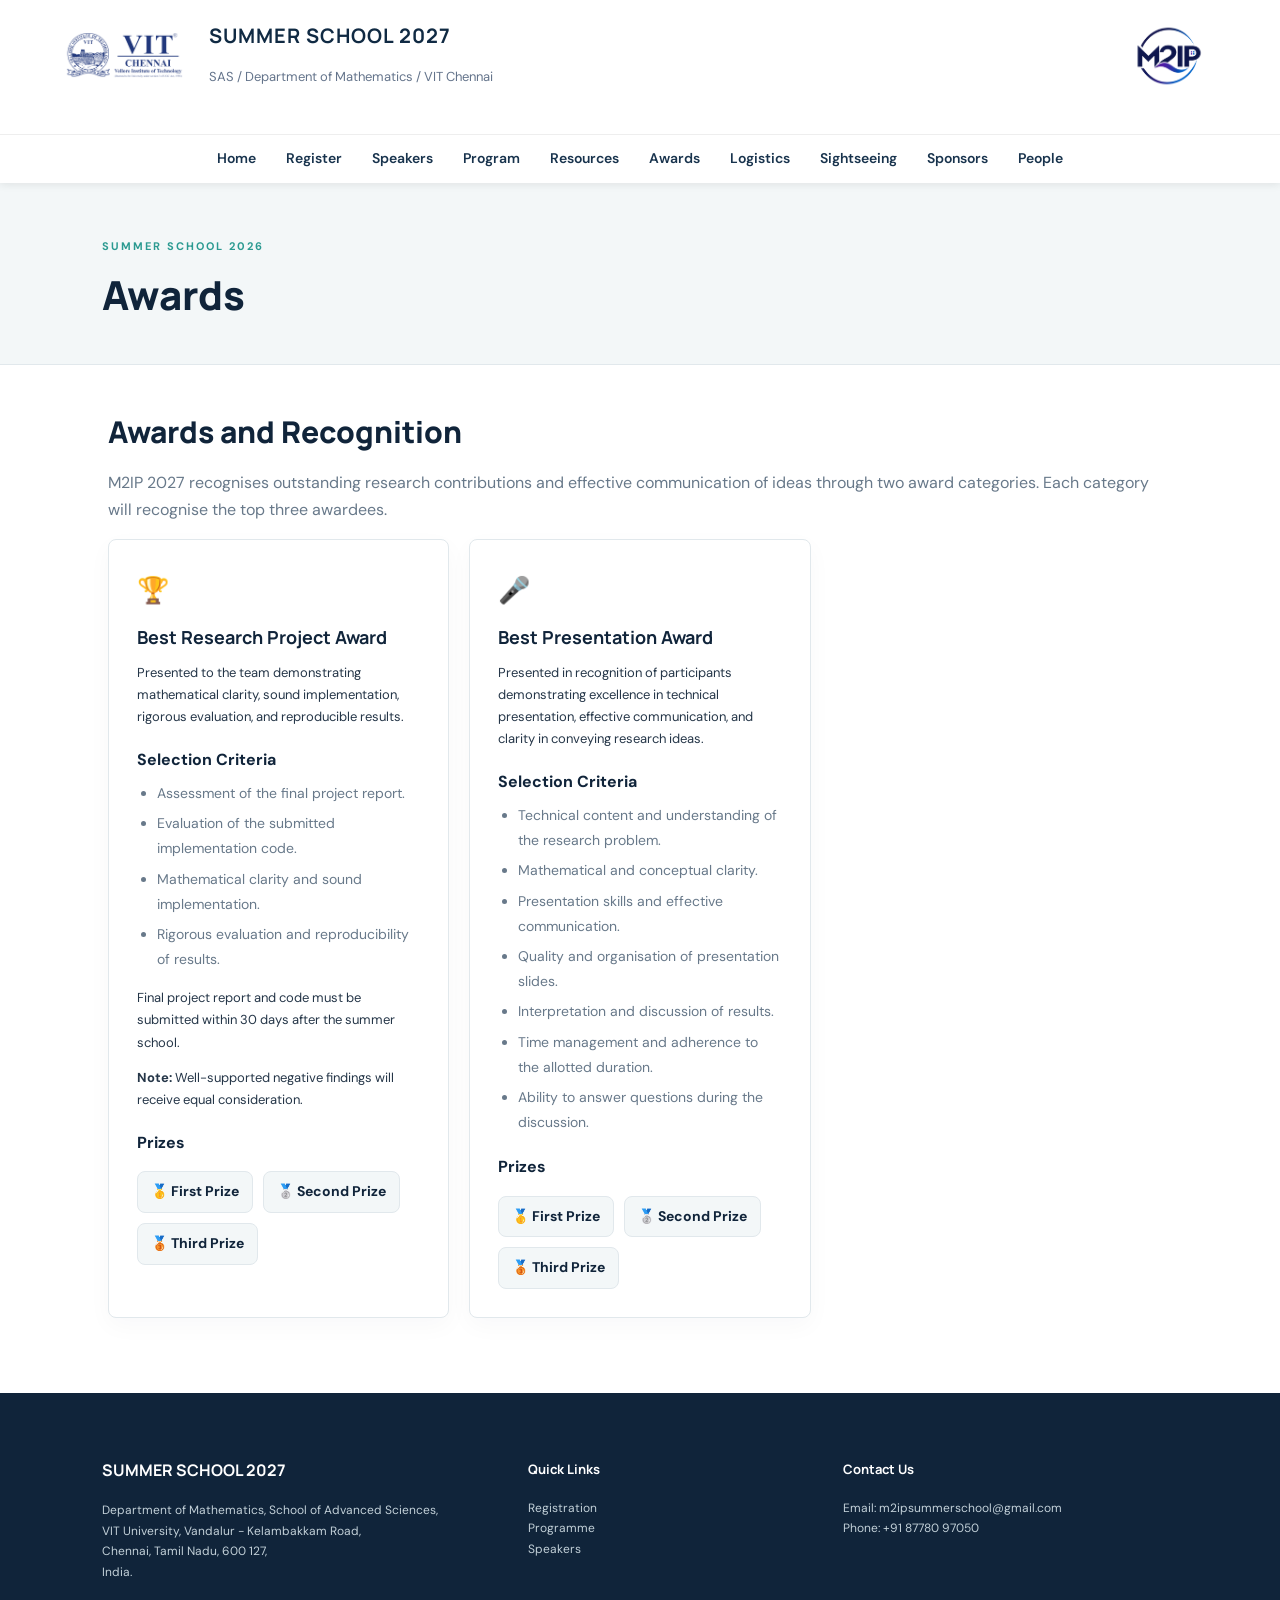
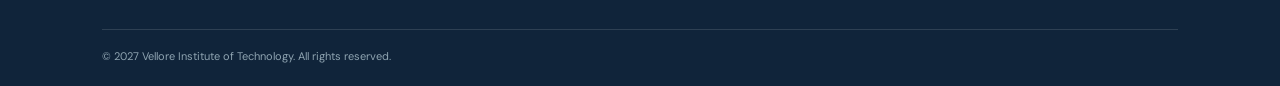
==== awards.html @ 533aa131 "Update awards.html" ====
<!DOCTYPE html>
<html lang="en">

<head>

    <meta charset="UTF-8">
    <meta name="viewport" content="width=device-width, initial-scale=1.0">

    <title>Awards | Summer School 2027</title>

    <link rel="stylesheet" href="style.css">

</head>

<body>

    <!-- Header Section -->
<header class="site-header">

    <!-- Top Header -->
    <div class="header-top">

        <!-- VIT Logo - Left Side -->
        <div class="vit-logo">
            <img src="blue-vit-logo.png"
                 alt="VIT Chennai Logo">
        </div>

        <!-- Summer School Details - Centre -->
        <div class="brand">
            <strong>SUMMER SCHOOL 2027</strong>
            <small>SAS / Department of Mathematics / VIT Chennai</small>
        </div>

        <!-- M2IP Logo - Right Side -->
        <div class="m2ip-logo">
            <img src="M2IP Logo.png"
                 alt="M2IP Logo">
        </div>

    </div>

    <!-- Mobile Navigation Button -->
    <button class="menu-toggle"
            aria-label="Toggle navigation"
            onclick="document.querySelector('.nav').classList.toggle('open')">
        ☰
    </button>

    <!-- Navigation Bar -->
    <nav class="nav">

            <a href="index.html">Home</a>
            <a href="register.html">Register</a>
            <a href="speakers.html">Speakers</a>
            <a href="program.html">Program</a>
            <a href="resources.html">Resources</a>
            <a href="awards.html">Awards</a>
            <a href="logistics.html">Logistics</a>
            <a href="sightseeing.html">Sightseeing</a>
            <a href="sponsors.html">Sponsors</a>
            <a href="people.html">People</a>

    </nav>

</header>



    <!-- Main Content -->
    <main class="inner">

        <!-- Page Title Section -->
        <div class="page-title">

            <p class="eyebrow">SUMMER SCHOOL 2026</p>

            <h1>Awards</h1>

        </div>


        <!-- Awards Information Section -->
        
<section class="content-section">

    <h2>Awards and Recognition</h2>

    <p>
        M2IP 2027 recognises outstanding research contributions
        and effective communication of ideas through two award
        categories. Each category will recognise the top three
        awardees.
    </p>

    <div class="cards three">

        <!-- Best Research Project Award -->
        <article class="card">
            <div class="card-icon">🏆</div>

            <h3>Best Research Project Award</h3>

            <p>
                Presented to the team demonstrating mathematical
                clarity, sound implementation, rigorous evaluation,
                and reproducible results.
            </p>

            <h4>Selection Criteria</h4>

            <ul>
                <li>Assessment of the final project report.</li>
                <li>Evaluation of the submitted implementation code.</li>
                <li>Mathematical clarity and sound implementation.</li>
                <li>Rigorous evaluation and reproducibility of results.</li>
            </ul>

            <p>
                Final project report and code must be submitted
                within 30 days after the summer school.
            </p>

            <p>
                <strong>Note:</strong> Well-supported negative
                findings will receive equal consideration.
            </p>

            <h4>Prizes</h4>

            <div class="award-prizes">
                <span>🥇 First Prize</span>
                <span>🥈 Second Prize</span>
                <span>🥉 Third Prize</span>
            </div>
        </article>

            
<!-- Best Presentation Award -->
<article class="card">
    <div class="card-icon">🎤</div>

    <h3>Best Presentation Award</h3>

    <p>
        Presented in recognition of participants demonstrating
        excellence in technical presentation, effective
        communication, and clarity in conveying research ideas.
    </p>

    <h4>Selection Criteria</h4>

    <ul>
        <li>Technical content and understanding of the research problem.</li>
        <li>Mathematical and conceptual clarity.</li>
        <li>Presentation skills and effective communication.</li>
        <li>Quality and organisation of presentation slides.</li>
        <li>Interpretation and discussion of results.</li>
        <li>Time management and adherence to the allotted duration.</li>
        <li>Ability to answer questions during the discussion.</li>
    </ul>

    <h4>Prizes</h4>

    <div class="award-prizes">
        <span>🥇 First Prize</span>
        <span>🥈 Second Prize</span>
        <span>🥉 Third Prize</span>
    </div>
</article>

    </div>

</section>


    </main>


     <!-- Footer Section -->
    <footer class="footer">

        <!-- Institution Details -->
        <div>

            <h3>SUMMER SCHOOL 2027</h3>

            <p>
                Department of Mathematics, School of Advanced Sciences, 
                <br>
                VIT University, Vandalur - Kelambakkam Road,
                <br>
                Chennai, Tamil Nadu, 600 127,
                <br>
                India.
            </p>

        </div>

        <!-- Quick Links -->
        <div>

            <h4>Quick Links</h4>

            <a href="register.html">Registration</a>
            <a href="program.html">Programme</a>
            <a href="speakers.html">Speakers</a>

        </div>

        <!-- Contact Information -->
        <div>

            <h4>Contact Us</h4>

            <p>
                Email: m2ipsummerschool@gmail.com
                <br>
                Phone: +91 87780 97050
            </p>

        </div>

        <!-- Copyright -->
        <div class="copyright">

            © 2027 Vellore Institute of Technology. All rights reserved.

        </div>

    </footer>

</body>

</html>
---- style.css ----
@import url('https://fonts.googleapis.com/css2?family=DM+Sans:wght@400;500;600;700&family=Manrope:wght@400;500;600;700;800&display=swap');
:root{--navy:#10243a;--blue:#176b87;--teal:#2b9a91;--ink:#253648;--muted:#68798a;--paper:#fff;--soft:#f3f7f8;--line:#e1e8ec;--gold:#e5b65c}
*{box-sizing:border-box}html{scroll-behavior:smooth}body{margin:0;color:var(--ink);font-family:'DM Sans',sans-serif;line-height:1.7;background:#fff}a{color:var(--blue);text-decoration:none}a:hover{color:var(--teal)}.site-header{min-height:78px;padding:12px max(5vw,24px);display:flex;align-items:center;justify-content:space-between;gap:24px;background:#fff;box-shadow:0 3px 18px #10243a0d;position:relative;z-index:5}.brand{display:flex;align-items:center;gap:12px;color:var(--navy)}.brand-mark{display:grid;place-items:center;width:44px;height:44px;border-radius:12px;background:var(--navy);color:#fff;font-weight:800;font-family:Manrope,sans-serif}.brand strong{display:block;font:800 14px Manrope,sans-serif;letter-spacing:.06em}.brand small{display:block;color:var(--muted);font-size:11px}.nav{display:flex;align-items:center;gap:17px;flex-wrap:wrap}.nav a{font-size:12px;font-weight:700;color:#405365}.nav a:hover,.nav a.active{color:var(--teal)}.menu-toggle{display:none;background:none;border:0;font-size:24px;color:var(--navy)}.hero{min-height:470px;padding:76px max(8vw,28px);display:grid;grid-template-columns:1.4fr .8fr;align-items:center;gap:40px;color:#fff;background:linear-gradient(115deg,#10243a 0%,#153e56 58%,#176b87 100%);position:relative;overflow:hidden}.hero:after{content:"";position:absolute;width:480px;height:480px;border:1px solid #ffffff20;border-radius:50%;right:6%;top:-100px;box-shadow:0 0 0 45px #ffffff08,0 0 0 95px #ffffff06}.hero-content,.hero-side{position:relative;z-index:1}.eyebrow{font-size:11px;letter-spacing:.18em;font-weight:700;color:var(--teal);margin:0 0 12px}.hero .eyebrow{color:#8ad6cc}.hero h1{font:800 clamp(36px,5vw,60px)/1.12 Manrope,sans-serif;margin:0 0 18px;letter-spacing:-.04em}.hero h1 span{color:#82d2c8}.hero-lead{font-size:17px;max-width:600px;color:#d5e3e9}.hero-meta{display:flex;gap:25px;flex-wrap:wrap;margin:26px 0;color:#dce9ed;font-size:13px}.button{display:inline-block;background:var(--teal);color:#fff;padding:12px 20px;border-radius:5px;font-weight:700;font-size:13px;margin-top:10px}.button:hover{color:#fff;background:#237f79}.button-outline{background:transparent;border:1px solid var(--teal);color:var(--teal)}.date-card{width:240px;height:240px;border:1px solid #ffffff55;border-radius:50%;display:flex;flex-direction:column;align-items:center;justify-content:center;margin:auto;background:#ffffff0c;box-shadow:0 0 0 18px #ffffff08}.date-card small,.date-card span{font-size:10px;letter-spacing:.16em}.date-card strong{font:800 76px Manrope;color:#fff}.notice{padding:17px max(8vw,28px);display:flex;align-items:center;gap:18px;background:#eef7f6;font-size:13px}.notice strong{color:var(--teal);white-space:nowrap}.notice a{margin-left:auto;font-weight:700;white-space:nowrap}.section{padding:68px max(8vw,28px)}.intro-grid{display:grid;grid-template-columns:1.6fr .8fr;gap:70px;align-items:center}.section h2,.content-section h2{font:800 30px/1.25 Manrope,sans-serif;color:var(--navy);margin:0 0 18px}.section p{color:var(--muted)}.highlight{background:var(--soft);padding:28px 32px;border-left:4px solid var(--teal)}.highlight h3{font:700 18px Manrope;color:var(--navy);margin-top:0}.highlight p{margin:18px 0}.highlight b,.highlight small{display:block}.highlight b{color:var(--blue);font:700 16px Manrope}.highlight small{font-size:12px}.muted{background:var(--soft)}.section-heading{text-align:center;margin-bottom:32px}.cards{display:grid;gap:20px}.cards.three{grid-template-columns:repeat(3,1fr)}.card{background:#fff;padding:28px;border:1px solid var(--line);border-radius:8px;box-shadow:0 8px 24px #10243a08}.card-icon{font-size:26px;color:var(--teal)}.card h3,.content-section h3{font:700 18px Manrope;color:var(--navy);margin:12px 0 8px}.card p{font-size:13px;margin-bottom:0}.narrow{max-width:820px;margin:auto;text-align:center}.series{display:flex;justify-content:space-between;align-items:center;gap:30px;background:#f8fafb}.series h2{margin-bottom:8px}.series p{margin:0}.footer{background:var(--navy);color:#d7e2e8;padding:48px max(8vw,28px) 20px;display:grid;grid-template-columns:1.4fr 1fr 1.2fr;gap:35px}.footer h3,.footer h4{font-family:Manrope;color:#fff}.footer h3{font-size:16px}.footer h4{font-size:13px}.footer p,.footer a{font-size:12px;color:#c2d0d8;display:block}.copyright{grid-column:1/-1;border-top:1px solid #ffffff20;padding-top:17px;font-size:11px;color:#8fa4b1}.inner{min-height:60vh}.page-title{padding:54px max(8vw,28px) 42px;background:var(--soft);border-bottom:1px solid var(--line)}.page-title h1{font:800 40px Manrope;color:var(--navy);margin:0}.page-title>p:last-child{color:var(--muted);margin:8px 0 0}.content-section{max-width:1120px;margin:auto;padding:48px 28px 75px}.content-section>p{color:var(--muted)}.table-wrap{overflow-x:auto;margin:20px 0 32px}table{width:100%;border-collapse:collapse;font-size:13px;min-width:650px}th,td{padding:13px 15px;text-align:left;border:1px solid var(--line);vertical-align:top}thead th{background:var(--navy);color:#fff;font-weight:700}tbody th{background:#f2f7f8;color:var(--navy)}tbody tr:nth-child(even){background:#fafcfc}.callout{padding:24px 28px;background:#eef7f6;border-left:4px solid var(--teal);margin:28px 0}.callout p{color:var(--muted)}.content-section ul{padding-left:22px;color:var(--muted)}.speaker-grid{margin-top:26px}.speaker{border:1px solid var(--line);border-radius:8px;padding:25px;text-align:center}.speaker h3{margin-bottom:2px}.speaker p,.speaker a{font-size:12px}.avatar{width:92px;height:92px;border-radius:50%;margin:0 auto 15px;display:grid;place-items:center;background:linear-gradient(135deg,#d7eeeb,#e8eff4);color:var(--blue);font:800 24px Manrope}.resource-list{list-style:none;padding:0!important}.resource-list li{padding:14px 0;border-bottom:1px solid var(--line)}.resource-list a{font-weight:700}.resource-list small{display:block;color:var(--muted)}.info-block{padding:10px 0 20px;border-bottom:1px solid var(--line)}.map-placeholder{margin-top:25px;min-height:180px;background:var(--soft);border:1px dashed #b9c9cf;display:grid;place-items:center;color:var(--muted);text-align:center;padding:20px}.sponsor-grid{display:grid;grid-template-columns:repeat(4,1fr);gap:18px;margin:28px 0}.sponsor-logo{min-height:115px;border:1px solid var(--line);display:grid;place-items:center;color:#82939d;background:#fbfcfd;font-weight:700}.people-list p{padding:12px 0;border-bottom:1px solid var(--line)}.people-list span{display:block;color:var(--muted);font-size:13px}.note{font-size:12px;color:#8a6d3b;background:#fff8e9;padding:12px 15px;border-radius:4px}
@media(max-width:1050px){.site-header{align-items:flex-start}.nav{gap:10px}.nav a{font-size:11px}.hero{padding-top:60px;padding-bottom:60px}}
@media(max-width:780px){.site-header{align-items:center}.menu-toggle{display:block}.nav{display:none;position:absolute;top:68px;left:0;right:0;background:#fff;padding:18px 25px;box-shadow:0 10px 20px #10243a18;flex-direction:column;align-items:flex-start}.nav.open{display:flex}.hero{grid-template-columns:1fr;padding:55px 26px}.hero-side{display:none}.notice{align-items:flex-start;flex-direction:column;gap:6px}.notice a{margin-left:0}.intro-grid{grid-template-columns:1fr;gap:25px}.cards.three{grid-template-columns:1fr}.section{padding:48px 26px}.series{align-items:flex-start;flex-direction:column}.footer{grid-template-columns:1fr 1fr}.copyright{grid-column:1/-1}.page-title{padding:40px 26px}.page-title h1{font-size:32px}.content-section{padding:35px 22px 55px}.sponsor-grid{grid-template-columns:repeat(2,1fr)}}
@media(max-width:480px){.brand strong{font-size:12px}.brand small{font-size:10px}.footer{grid-template-columns:1fr}.copyright{grid-column:auto}.hero h1{font-size:38px}.hero-meta{flex-direction:column;gap:8px}}
/* Brand Logo Container */
/* ========================================
   HEADER SECTION
======================================== */

.site-header {
    width: 100%;
    background: #ffffff;
    display: flex;
    flex-direction: column;
    padding: 0;
    margin: 0;
    box-shadow: 0 2px 8px rgba(0, 0, 0, 0.08);
}

/* Top Header Layout */

.header-top {
    width: 100%;
    height: 110px;
    min-height: 110px;
    padding: 5px 5%;
    display: flex;
    align-items: center;
    justify-content: space-between;
    box-sizing: border-box;
}

/* VIT Logo */

.vit-logo {
    width: 125px;
    height: 95px;
    display: flex;
    align-items: center;
    justify-content: flex-start;
    flex-shrink: 0;
}

.vit-logo img {
    width: 120px;
    height: 90px;
    object-fit: contain;
    display: block;
}

/* Summer School Details */

.brand {
    flex: 1;
    display: flex;
    flex-direction: column;
    justify-content: center;
    align-items: flex-start;
    padding-left: 20px;
}

.brand strong {
    font-size: 20px;
    font-weight: 700;
    color: #102a43;
    letter-spacing: 1px;
}

.brand small {
    font-size: 13px;
    color: #64748b;
    margin-top: 5px;
}

/* M2IP Logo */

.m2ip-logo {
    width: 100px;
    height: 75px;
    display: flex;
    align-items: center;
    justify-content: flex-end;
    flex-shrink: 0;
}

.m2ip-logo img {
    max-width: 95px;
    max-height: 70px;
    width: 100%;
    height: 100%;
    object-fit: contain;
}

/* ========================================
   NAVIGATION BAR
======================================== */

/* Navigation Bar */

.nav {
    width: 100%;
    min-height: 48px;
    padding: 0 5%;
    display: flex;
    align-items: center;
    justify-content: center;
    gap: 30px;
    background: #ffffff;
    border-top: 1px solid #eeeeee;
    box-sizing: border-box;
}

.nav a {
    text-decoration: none;
    color: #18334d;
    font-size: 14px;
    font-weight: 600;
    padding: 12px 0;
    transition: color 0.3s ease;
}

.nav a:hover,
.nav a.active {
    color: #159e9a;
}

/* Mobile Navigation Button */

.menu-toggle {
    display: none;
    border: none;
    background: transparent;
    font-size: 25px;
    cursor: pointer;
    color: #18334d;
}

/* ========================================
   RESPONSIVE DESIGN
======================================== */

@media (max-width: 768px) {

    .header-top {
        min-height: 80px;
        padding: 10px 4%;
    }

    .vit-logo {
        width: 55px;
        height: 55px;
    }

    .vit-logo img {
        max-width: 55px;
        max-height: 55px;
    }

    .brand {
        padding-left: 10px;
    }

    .brand strong {
        font-size: 14px;
    }

    .brand small {
        font-size: 10px;
    }

    .m2ip-logo {
        width: 65px;
        height: 55px;
    }

    .m2ip-logo img {
        max-width: 65px;
        max-height: 55px;
    }

    .menu-toggle {
        display: block;
        align-self: flex-end;
        margin: 5px 15px;
    }

    .nav {
        display: none;
        flex-direction: column;
        align-items: stretch;
        gap: 0;
        padding: 0 20px;
    }

    .nav.open {
        display: flex;
    }

    .nav a {
        padding: 12px 0;
        border-bottom: 1px solid #eeeeee;
    }

}
/* Committee Grid */

.committee-grid {
    display: grid;
    grid-template-columns: repeat(3, minmax(0, 1fr));
    gap: 30px;
    justify-items: center;
}

/* Single Member */

.committee-grid.single {
    grid-template-columns: 1fr;
}

/* Committee Cards */

.committee-card {
    width: 100%;
    max-width: 280px;
    padding: 20px;
    text-align: center;
    background: #ffffff;
    border: 1px solid #e5eaf0;
    border-radius: 12px;
    box-shadow: 0 4px 12px rgba(0, 0, 0, 0.08);
}


/* Member Photographs - Full Image Without Cropping */

.committee-photo {
    display: block;
    width: 185px;
    height: 200px;
    max-width: 100%;
    object-fit: contain;
    object-position: center;
    border-radius: 10px;
    margin: 0 auto 16px;
    background-color: #ffffff;
}

/* Member Names */

.committee-card h3 {
    color: #19336d;
    font-size: 17px;
    margin-bottom: 8px;
}

/* Member Designations */

.committee-card p {
    color: #64748b;
    font-size: 14px;
    line-height: 1.6;
}

/* Responsive Layout */

@media (max-width: 900px) {
    .committee-grid {
        grid-template-columns: repeat(2, minmax(0, 1fr));
    }
}

@media (max-width: 600px) {
    .committee-grid {
        grid-template-columns: 1fr;
    }
}
.committee-photo-placeholder {
    width: 160px;
    height: 180px;
    margin: 0 auto 15px;
    display: flex;
    align-items: center;
    justify-content: center;
    background: #eaf0f6;
    color: #19336d;
    border-radius: 10px;
    font-weight: 600;
    font-size: 14px;
    text-align: center;
}
/* Centre and align all committee sections */
.committee-section {
    max-width: 1200px;
    width: 100%;
    margin: 0 auto;
    padding: 30px 24px;
    box-sizing: border-box;
}

/* Committee section headings */
.committee-section h2 {
    text-align: center;
    margin-bottom: 30px;
    color: #19336d;
}

/* Centre committee cards */
.committee-grid {
    display: grid;
    grid-template-columns: repeat(3, minmax(0, 1fr));
    gap: 30px;
    justify-items: center;
    align-items: stretch;
}

/* Keep individual cards consistent */
.committee-card {
    width: 100%;
    max-width: 280px;
    box-sizing: border-box;
    text-align: center;
}

/* Mobile responsiveness */
@media (max-width: 768px) {
    .committee-grid {
        grid-template-columns: repeat(2, minmax(0, 1fr));
    }
}

@media (max-width: 520px) {
    .committee-grid {
        grid-template-columns: 1fr;
    }
}

/* =========================================
   HOW TO REACH - LOGISTICS PAGE
========================================= */

/* Main How to Reach section */
.content-section .container.my-5 {
    max-width: 1120px;
    width: 100%;
    margin: 45px auto !important;
    padding: 0 25px;
}

/* Section heading */
.content-section .section-title {
    color: #10243a;
    font-family: 'Manrope', sans-serif;
    font-size: 30px;
    font-weight: 700;
    border-left: 4px solid #176b87;
    padding-left: 14px;
    margin-bottom: 40px;
}

/* Travel information rows */
.content-section .container.my-5 .row {
    display: flex;
    flex-wrap: wrap;
    align-items: center;
    margin: 0 -15px 55px;
}

/* Reverse image and text for alternate rows */
.content-section .container.my-5 .flex-md-row-reverse {
    flex-direction: row-reverse;
}

/* Text and image columns */
.content-section .container.my-5 .col-md-6 {
    width: 50%;
    padding: 0 15px;
}

/* Travel headings */
.content-section .container.my-5 h3 {
    color: #10243a;
    font-family: 'Manrope', sans-serif;
    font-size: 23px;
    font-weight: 700;
    margin-bottom: 18px;
}

/* Paragraphs */
.content-section .container.my-5 p {
    color: #536779;
    font-size: 15px;
    line-height: 1.8;
    margin-bottom: 16px;
}

/* Travel information list */
.content-section .container.my-5 .list-unstyled {
    list-style: none;
    padding: 0;
    margin: 18px 0;
}

.content-section .container.my-5 .list-unstyled li {
    color: #536779;
    font-size: 14px;
    line-height: 1.8;
    margin-bottom: 12px;
}

/* Travel icons */
.content-section .info-icon {
    color: #176b87;
    font-size: 19px;
    margin-right: 8px;
}

/* Route links */
.content-section .container.my-5 a {
    color: #176b87;
    font-weight: 700;
    text-decoration: none;
}

.content-section .container.my-5 a:hover {
    color: #2b9a91;
    text-decoration: underline;
}

/* Travel photographs */
.content-section .container.my-5 img {
    display: block;
    width: 100%;
    height: 300px;
    object-fit: cover;
    object-position: center;
    border-radius: 10px;
    box-shadow: 0 5px 18px rgba(16, 36, 58, 0.12);
}

/* Responsive tablet layout */
@media (max-width: 768px) {
    .content-section .container.my-5 .col-md-6 {
        width: 100%;
    }

    .content-section .container.my-5 .row,
    .content-section .container.my-5 .flex-md-row-reverse {
        flex-direction: column;
        gap: 22px;
    }

    .content-section .container.my-5 img {
        height: 260px;
    }
}

/* Mobile layout */
@media (max-width: 480px) {
    .content-section .container.my-5 {
        padding: 0 15px;
    }

    .content-section .section-title {
        font-size: 25px;
    }

    .content-section .container.my-5 h3 {
        font-size: 20px;
    }

    .content-section .container.my-5 img {
        height: 220px;
    }
}
.enquiry-contact {
    margin-top: 25px;
    padding: 15px 20px;
    background: #f3f7f8;
    border-left: 4px solid #176b87;
    color: #253648;
    font-size: 15px;
}

.enquiry-contact a {
    color: #176b87;
    font-weight: 700;
    text-decoration: none;
}

/* =========================================
   ACCOMMODATION PAGE
========================================= */

.accommodation-section {
    width: 100%;
    padding: 55px 25px 75px;
    background: #ffffff;
}

.accommodation-container {
    max-width: 1120px;
    margin: 0 auto;
}

/* Main heading */

.accommodation-title {
    font-family: 'Manrope', sans-serif;
    font-size: 30px;
    font-weight: 800;
    color: #10243a;
    border-left: 4px solid #2b9a91;
    padding-left: 15px;
    margin: 0 0 18px;
}

.accommodation-intro {
    max-width: 850px;
    color: #68798a;
    font-size: 15px;
    line-height: 1.8;
    margin-bottom: 42px;
}

/* Accommodation category */

.accommodation-category {
    margin-bottom: 48px;
}

.accommodation-category-heading {
    display: flex;
    align-items: center;
    gap: 16px;
    margin-bottom: 22px;
}

.accommodation-icon {
    width: 48px;
    height: 48px;
    min-width: 48px;
    display: grid;
    place-items: center;
    border-radius: 10px;
    background: #eef7f6;
    color: #176b87;
    font-size: 27px;
    font-weight: 700;
}

.accommodation-category-heading h3 {
    font-family: 'Manrope', sans-serif;
    font-size: 21px;
    font-weight: 800;
    color: #10243a;
    margin: 0;
}

.accommodation-category-heading p {
    color: #68798a;
    font-size: 13px;
    margin: 3px 0 0;
}

/* Table wrapper */

.accommodation-table-wrapper {
    width: 100%;
    overflow-x: auto;
    border: 1px solid #e1e8ec;
    border-radius: 10px;
    box-shadow: 0 5px 18px rgba(16, 36, 58, 0.05);
}

/* Accommodation table */

.accommodation-table {
    width: 100%;
    border-collapse: collapse;
    margin: 0;
    min-width: 600px;
    background: #ffffff;
}

.accommodation-table thead {
    background: #10243a;
    color: #ffffff;
}

.accommodation-table th {
    padding: 17px 20px;
    text-align: left;
    font-size: 14px;
    font-weight: 700;
    letter-spacing: 0.3px;
    border: none;
}

.accommodation-table td {
    padding: 17px 20px;
    font-size: 14px;
    color: #405365;
    border-bottom: 1px solid #e8eef1;
}

.accommodation-table tbody tr:nth-child(even) {
    background: #f5f8fa;
}

.accommodation-table tbody tr:last-child td {
    border-bottom: none;
}

.accommodation-table tbody tr:hover {
    background: #eef7f6;
    transition: background 0.2s ease;
}

.accommodation-table th:first-child,
.accommodation-table td:first-child {
    width: 90px;
    text-align: center;
}

.accommodation-table th:last-child,
.accommodation-table td:last-child {
    width: 180px;
    white-space: nowrap;
}

/* Price styling */

.accommodation-table .price {
    color: #176b87;
    font-family: 'Manrope', sans-serif;
    font-size: 18px;
    font-weight: 800;
}

.accommodation-table small {
    color: #68798a;
    font-size: 12px;
    margin-left: 4px;
}

/* Enquiry box */

.accommodation-enquiry {
    display: flex;
    align-items: center;
    gap: 20px;
    padding: 25px 28px;
    background: #f3f7f8;
    border-left: 4px solid #2b9a91;
    border-radius: 6px;
    margin-top: 15px;
}

.enquiry-icon {
    width: 48px;
    height: 48px;
    min-width: 48px;
    display: grid;
    place-items: center;
    background: #10243a;
    color: #ffffff;
    border-radius: 50%;
    font-size: 22px;
}

.enquiry-content h3 {
    font-family: 'Manrope', sans-serif;
    color: #10243a;
    font-size: 18px;
    font-weight: 800;
    margin: 0 0 6px;
}

.enquiry-content p {
    color: #68798a;
    font-size: 14px;
    margin: 0 0 7px;
}

.enquiry-content strong {
    color: #253648;
    font-size: 14px;
    margin-right: 10px;
}

.enquiry-content a {
    color: #176b87;
    font-size: 14px;
    font-weight: 700;
    text-decoration: none;
}

.enquiry-content a:hover {
    color: #2b9a91;
    text-decoration: underline;
}

/* Responsive design */

@media (max-width: 600px) {

    .accommodation-section {
        padding: 35px 16px 50px;
    }

    .accommodation-title {
        font-size: 25px;
    }

    .accommodation-category-heading h3 {
        font-size: 18px;
    }

    .accommodation-table th,
    .accommodation-table td {
        padding: 13px 14px;
        font-size: 13px;
    }

    .accommodation-enquiry {
        align-items: flex-start;
        padding: 20px 16px;
        gap: 13px;
    }

    .enquiry-icon {
        width: 40px;
        height: 40px;
        min-width: 40px;
        font-size: 18px;
    }

    .enquiry-content strong {
        display: block;
        margin-bottom: 5px;
    }
}
.map-section {
    margin-top: 25px;
}
/* Venue Information */
.venue-info {
    background: #f3f7f8;
    padding: 22px 25px;
    margin-bottom: 30px;
    border-left: 4px solid #2b9a91;
    border-radius: 5px;
}

.venue-info h3 {
    color: #10243a;
    font-family: 'Manrope', sans-serif;
    font-size: 21px;
    font-weight: 800;
    margin-bottom: 12px;
}

.venue-info p {
    color: #536779;
    font-size: 15px;
    line-height: 1.9;
    margin: 0;
}

.venue-info strong {
    color: #176b87;
}


/* Awards Page */
.award-prizes {
    display: flex;
    flex-wrap: wrap;
    gap: 10px;
    margin-top: 15px;
}

.award-prizes span {
    display: inline-block;
    padding: 8px 13px;
    background: #f3f7f8;
    border: 1px solid #e1e8ec;
    border-radius: 8px;
    color: #10243a;
    font-size: 14px;
    font-weight: 700;
}

.card h4 {
    color: var(--navy);
    margin: 18px 0 8px;
}

.card ul {
    padding-left: 20px;
    margin: 8px 0 15px;
}

.card ul li {
    color: var(--muted);
    font-size: 14px;
    line-height: 1.8;
    margin-bottom: 5px;
}
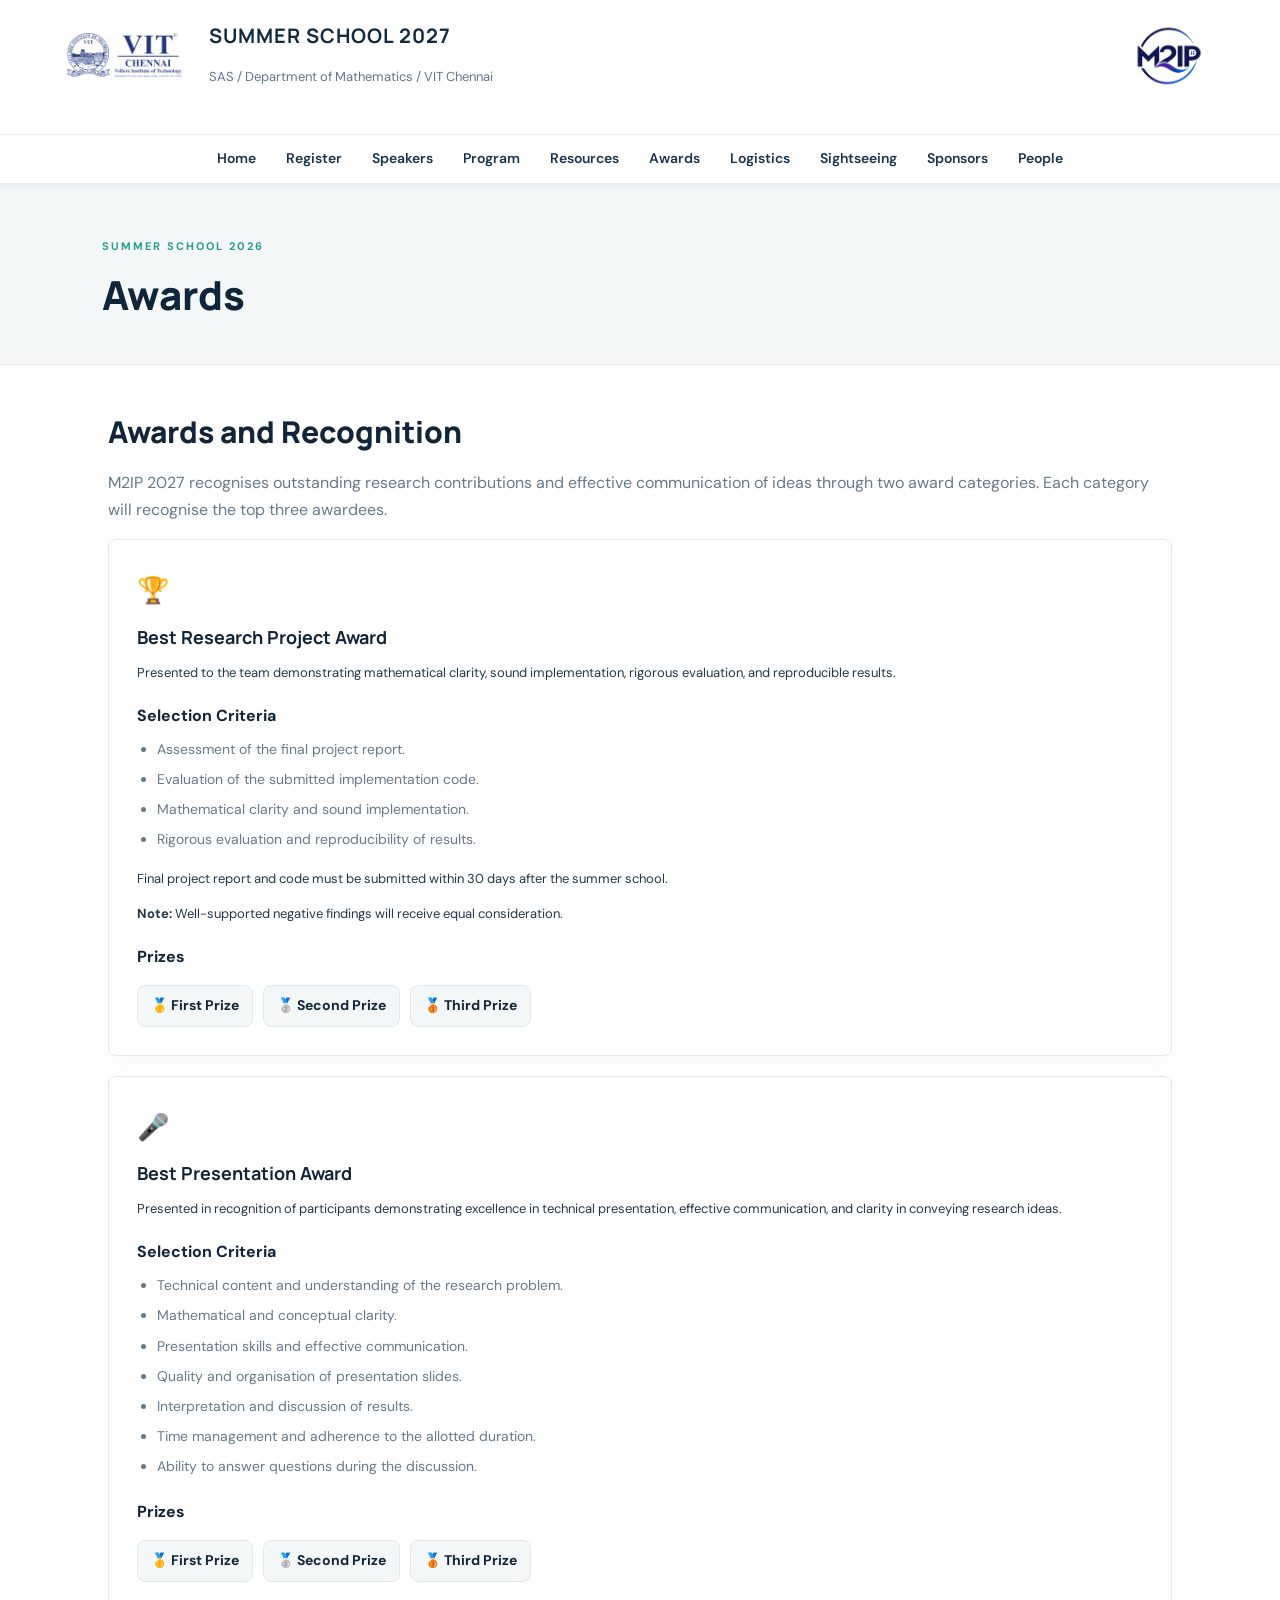
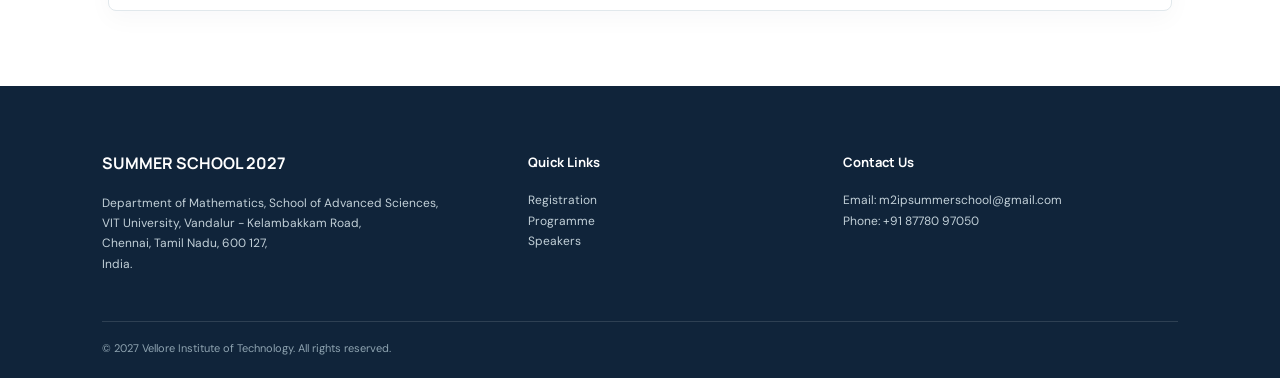
==== commit 33af8b82: "Update awards.html" ====
--- a/awards.html
+++ b/awards.html
@@ -94,7 +94,7 @@
         awardees.
     </p>
 
-    <div class="cards three">
+    <div class="cards two">
 
         <!-- Best Research Project Award -->
         <article class="card">
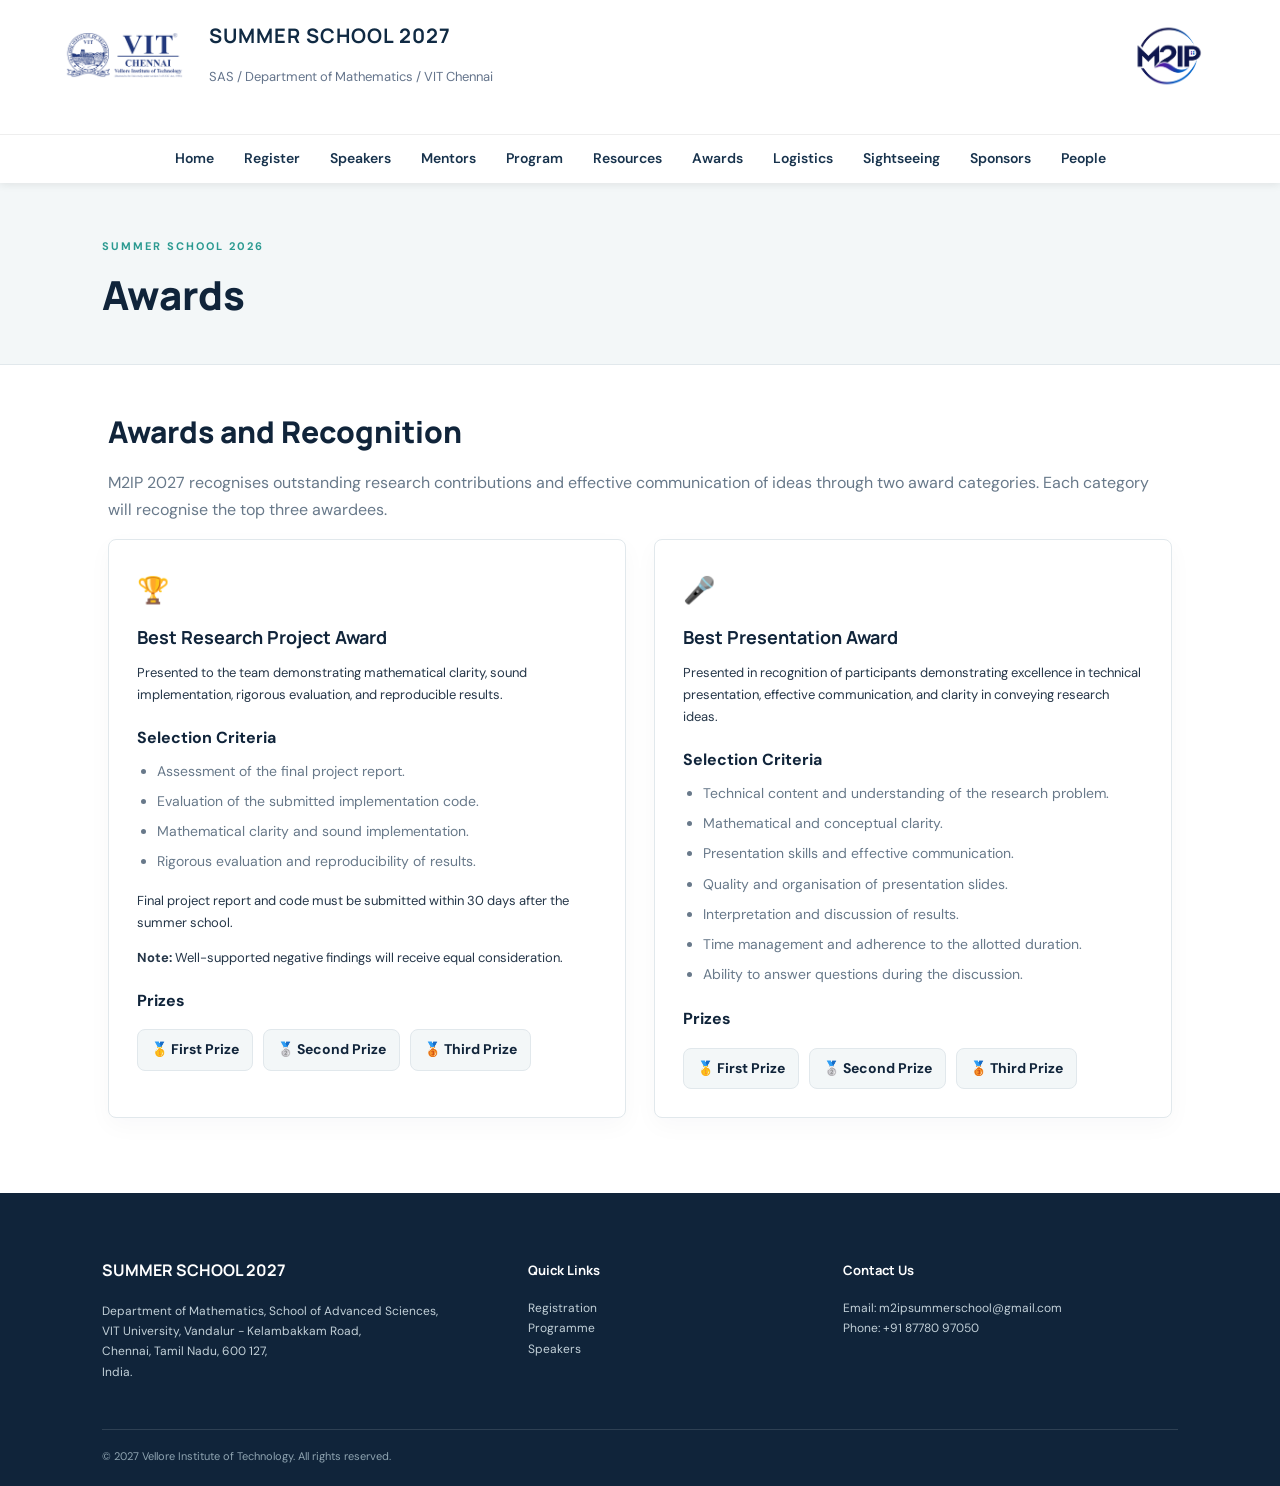
==== commit 536ab952: "Update awards.html" ====
--- a/awards.html
+++ b/awards.html
@@ -54,6 +54,7 @@
             <a href="index.html">Home</a>
             <a href="register.html">Register</a>
             <a href="speakers.html">Speakers</a>
+            <a href="mentors.html">Mentors</a>
             <a href="program.html">Program</a>
             <a href="resources.html">Resources</a>
             <a href="awards.html">Awards</a>
--- a/style.css
+++ b/style.css
@@ -10,6 +10,172 @@
    HEADER SECTION
 ======================================== */
 
+/* =====================================
+   ANNOUNCEMENT BAR - SCROLLING TEXT
+===================================== */
+
+.notice {
+    display: flex;
+    flex-direction: row;
+    align-items: center;
+    gap: 25px;
+    width: 100%;
+    min-height: 75px;
+    padding: 15px 8%;
+    background: #eef7f6;
+    overflow: hidden;
+}
+
+.notice-label {
+    flex-shrink: 0;
+    color: #2b9a91;
+    font-size: 16px;
+    font-weight: 800;
+    white-space: nowrap;
+}
+
+.notice-marquee {
+    flex: 1;
+    min-width: 0;
+    overflow: hidden;
+}
+
+.notice-track {
+    display: flex;
+    width: max-content;
+    animation: notice-scroll 18s linear infinite;
+    will-change: transform;
+}
+
+.notice-track span {
+    display: block;
+    flex-shrink: 0;
+    padding-right: 100px;
+    color: #10243a;
+    font-size: 23px;
+    font-weight: 800;
+    white-space: nowrap;
+}
+
+@keyframes notice-scroll {
+    from {
+        transform: translateX(0);
+    }
+
+    to {
+        transform: translateX(-50%);
+    }
+}
+
+.notice-link {
+    flex-shrink: 0;
+    margin-left: 0 !important;
+    color: #176b87;
+    font-size: 15px;
+    font-weight: 700;
+    white-space: nowrap;
+}
+
+.notice-link:hover {
+    color: #2b9a91;
+}
+
+.notice-marquee:hover .notice-track {
+    animation-play-state: paused;
+}
+
+/* Mobile Responsive */
+@media (max-width: 780px) {
+
+    .notice {
+        display: grid;
+        grid-template-columns: 1fr auto;
+        gap: 10px;
+        padding: 15px 20px;
+    }
+
+    .notice-label {
+        font-size: 13px;
+    }
+
+    .notice-link {
+        font-size: 12px;
+    }
+
+    .notice-marquee {
+        grid-column: 1 / -1;
+        grid-row: 2;
+        width: 100%;
+    }
+
+    .notice-track span {
+        font-size: 19px;
+    }
+}
+/* M2IP 2027 Circular Date Card - Text Alignment Fix */
+
+.date-card {
+    width: 240px;
+    height: 240px;
+    padding: 20px;
+    box-sizing: border-box;
+    overflow: hidden;
+}
+
+.date-card strong {
+    display: block;
+    width: 100%;
+    font-family: 'Manrope', sans-serif;
+    font-size: 60px;
+    font-weight: 800;
+    line-height: 1.15;
+    letter-spacing: -2px;
+    color: #ffffff;
+    text-align: center;
+    white-space: nowrap;
+}
+
+.date-card span {
+    display: block;
+    width: 100%;
+    font-size: 8px;
+    letter-spacing: 0.10em;
+    text-align: center;
+    white-space: nowrap;
+    color: #ffffff;
+    margin-top: 5px;
+}
+
+@media (max-width: 1050px) {
+    .date-card strong {
+        font-size: 52px;
+    }
+}
+.event-details {
+    display: flex;
+    flex-direction: column;
+    gap: 14px;
+    margin-top: 20px;
+}
+
+.event-details span {
+    font-size: 22px;
+    font-weight: 700;
+    color: #ffffff;
+    line-height: 1.5;
+}
+
+@media (max-width: 600px) {
+    .event-details span {
+        font-size: 17px;
+    }
+}
+
+@media (max-width: 600px) {
+    .event-details span {
+        font-size: 17px;
+    }
+}
 .site-header {
     width: 100%;
     background: #ffffff;
@@ -810,3 +976,108 @@
     line-height: 1.8;
     margin-bottom: 5px;
 }
+/* Two-column Awards Layout */
+.cards.two {
+    display: grid;
+    grid-template-columns: repeat(2, minmax(0, 1fr));
+    gap: 28px;
+    align-items: stretch;
+}
+
+@media (max-width: 768px) {
+    .cards.two {
+        grid-template-columns: 1fr;
+    }
+}
+/* Funding and Sponsorship Layout */
+
+.sponsorship-layout {
+    display: grid;
+    grid-template-columns: 0.9fr 1.4fr;
+    align-items: center;
+    gap: 45px;
+    max-width: 1200px;
+    margin: 0 auto;
+}
+
+.sponsorship-image {
+    display: flex;
+    align-items: center;
+    justify-content: center;
+}
+
+.sponsorship-image img {
+    width: 100%;
+    max-width: 430px;
+    height: auto;
+    object-fit: contain;
+    display: block;
+}
+
+.sponsorship-content {
+    padding: 15px 0;
+}
+
+.sponsorship-content h2 {
+    font-family: 'Manrope', sans-serif;
+    font-size: 30px;
+    font-weight: 800;
+    color: var(--navy);
+    margin: 0 0 18px;
+}
+
+.sponsorship-content p {
+    color: var(--muted);
+    font-size: 16px;
+    line-height: 1.9;
+    margin: 0 0 20px;
+}
+
+.sponsorship-content h3 {
+    font-size: 21px;
+    color: var(--navy);
+    margin: 28px 0 12px;
+}
+
+.sponsorship-content a {
+    color: var(--blue);
+    font-weight: 600;
+    text-decoration: none;
+}
+
+.sponsorship-content a:hover {
+    color: var(--teal);
+    text-decoration: underline;
+}
+
+.sponsorship-content .coming-soon-label {
+    display: inline-block;
+    margin-top: 5px;
+}
+
+/* Responsive Layout */
+
+@media (max-width: 768px) {
+
+    .sponsorship-layout {
+        grid-template-columns: 1fr;
+        gap: 20px;
+    }
+
+    .sponsorship-image img {
+        max-width: 300px;
+    }
+
+    .sponsorship-content {
+        text-align: center;
+    }
+
+    .sponsorship-content h2 {
+        font-size: 25px;
+    }
+
+    .sponsorship-content p {
+        font-size: 14px;
+    }
+
+}
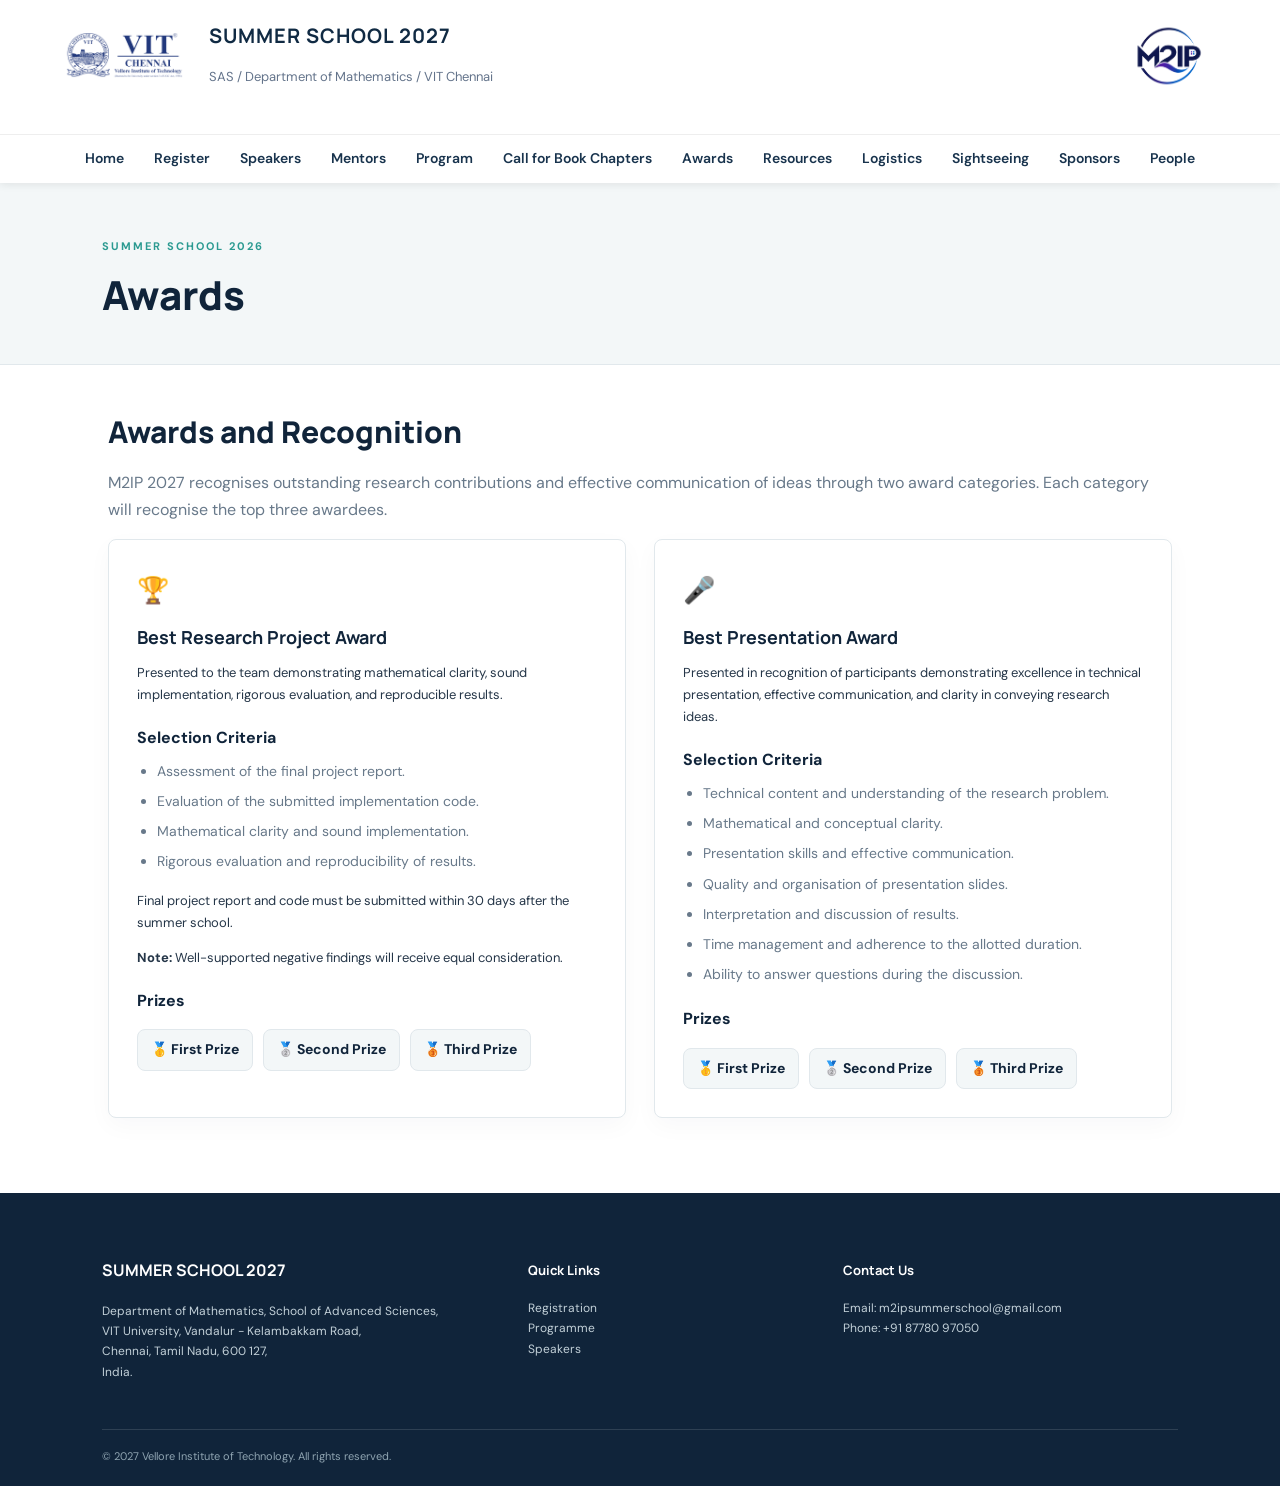
==== commit 792cad46: "Update awards.html" ====
--- a/awards.html
+++ b/awards.html
@@ -56,8 +56,9 @@
             <a href="speakers.html">Speakers</a>
             <a href="mentors.html">Mentors</a>
             <a href="program.html">Program</a>
+            <a href="bookchapters.html">Call for Book Chapters</a>
+            <a href="awards.html">Awards</a>
             <a href="resources.html">Resources</a>
-            <a href="awards.html">Awards</a>
             <a href="logistics.html">Logistics</a>
             <a href="sightseeing.html">Sightseeing</a>
             <a href="sponsors.html">Sponsors</a>
--- a/style.css
+++ b/style.css
@@ -9,11 +9,196 @@
 /* ========================================
    HEADER SECTION
 ======================================== */
-
+/* =========================================
+   SUMMER SCHOOL COUNTDOWN
+========================================= */
+
+.countdown-section {
+    width: min(100% - 40px, 1400px);
+    margin: 35px auto;
+    border: 1px solid #d5dce5;
+    overflow: hidden;
+    background: #ffffff;
+}
+
+/* Countdown Header */
+
+.countdown-header {
+    background: #164b91;
+    color: #ffffff;
+    text-align: center;
+    padding: 20px 15px;
+    font-size: 24px;
+    font-weight: 700;
+}
+
+/* Main Countdown Container */
+
+.countdown-container {
+    display: grid;
+    grid-template-columns: 32% 68%;
+    min-height: 240px;
+}
+
+/* Left Title Panel */
+
+.countdown-title {
+    background: #d0dbe8;
+    display: flex;
+    align-items: center;
+    justify-content: center;
+    text-align: center;
+    padding: 30px;
+}
+
+.countdown-title h2 {
+    color: #24384f;
+    font-size: 30px;
+    font-weight: 500;
+    line-height: 1.6;
+    margin: 0;
+}
+
+/* Timer Section */
+
+.countdown-timer {
+    display: grid;
+    grid-template-columns: repeat(4, 1fr);
+    align-items: center;
+    justify-items: center;
+    padding: 30px 20px;
+    gap: 10px;
+}
+
+/* Individual Countdown Items */
+
+.countdown-item {
+    display: flex;
+    flex-direction: column;
+    align-items: center;
+    justify-content: center;
+    text-align: center;
+}
+
+/* Countdown Numbers */
+
+.countdown-number {
+    font-size: clamp(50px, 7vw, 90px);
+    font-weight: 500;
+    line-height: 1;
+    font-family: Arial, Helvetica, sans-serif;
+}
+
+/* Individual Number Colors */
+
+.countdown-number.days {
+    color: #4776c5;
+}
+
+.countdown-number.hours {
+    color: #5658df;
+}
+
+.countdown-number.minutes {
+    color: #ff9800;
+}
+
+.countdown-number.seconds {
+    color: #a239d6;
+}
+
+/* Labels */
+
+.countdown-label {
+    color: #111111;
+    font-size: clamp(18px, 2vw, 26px);
+    font-weight: 500;
+    margin-top: 5px;
+}
+
+/* Countdown Status */
+
+.countdown-status {
+    grid-column: 1 / -1;
+    text-align: center;
+    font-size: 24px;
+    font-weight: 700;
+    color: #164b91;
+    padding: 20px;
+}
+
+
+/* =========================================
+   RESPONSIVE COUNTDOWN
+========================================= */
+
+@media (max-width: 768px) {
+
+    .countdown-container {
+        grid-template-columns: 1fr;
+    }
+
+    .countdown-title {
+        padding: 20px;
+    }
+
+    .countdown-title h2 {
+        font-size: 24px;
+        line-height: 1.4;
+    }
+
+    .countdown-timer {
+        padding: 25px 10px;
+    }
+
+    .countdown-number {
+        font-size: clamp(40px, 10vw, 65px);
+    }
+
+    .countdown-label {
+        font-size: 16px;
+    }
+
+    .countdown-header {
+        font-size: 19px;
+    }
+
+}
+
+
+@media (max-width: 480px) {
+
+    .countdown-section {
+        width: calc(100% - 24px);
+        margin: 25px auto;
+    }
+
+    .countdown-timer {
+        gap: 5px;
+        padding: 20px 5px;
+    }
+
+    .countdown-number {
+        font-size: 38px;
+    }
+
+    .countdown-label {
+        font-size: 13px;
+    }
+
+    .countdown-header {
+        font-size: 16px;
+        padding: 15px 10px;
+    }
+
+    .countdown-title h2 {
+        font-size: 22px;
+    }
+
+}
 /* =====================================
    ANNOUNCEMENT BAR - SCROLLING TEXT
 ===================================== */
-
 .notice {
     display: flex;
     flex-direction: row;
@@ -1081,3 +1266,4 @@
     }
 
 }
+
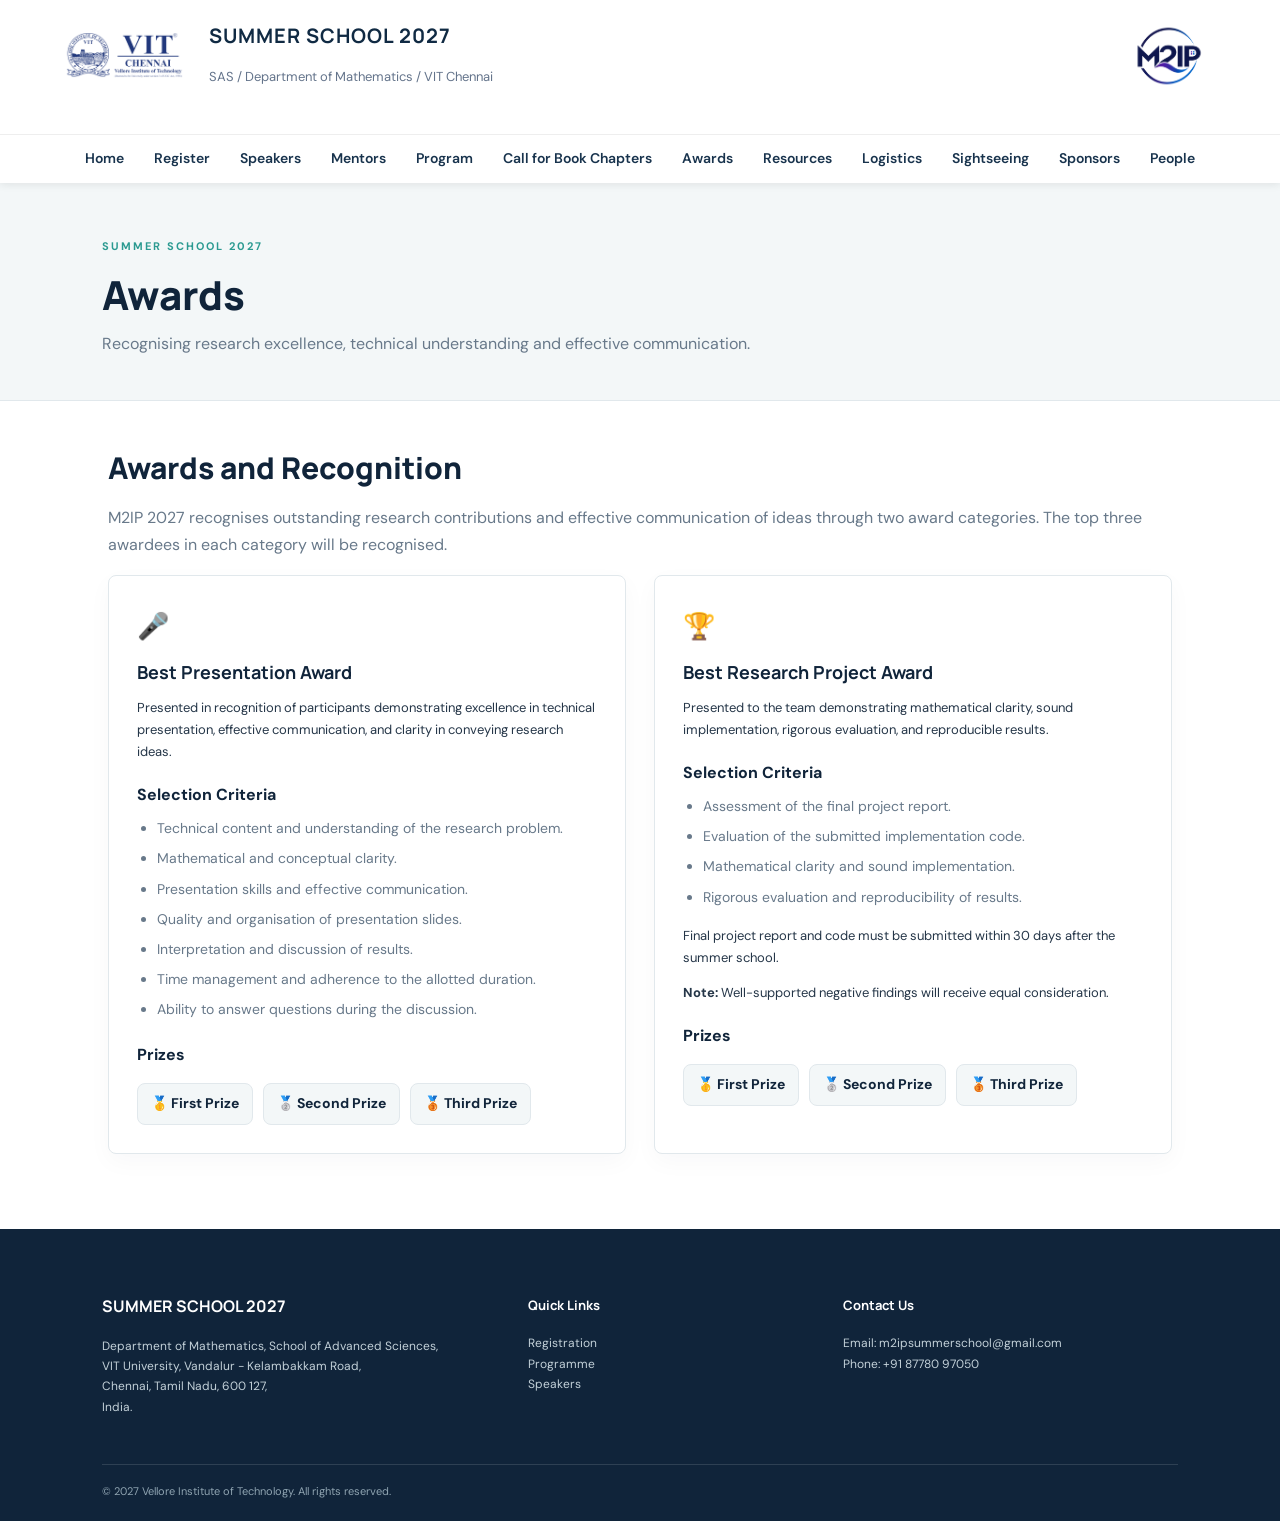
==== commit cc9f883f: "Update awards.html" ====
--- a/awards.html
+++ b/awards.html
@@ -16,40 +16,48 @@
 <body>
 
     <!-- Header Section -->
-<header class="site-header">
-
-    <!-- Top Header -->
-    <div class="header-top">
-
-        <!-- VIT Logo - Left Side -->
-        <div class="vit-logo">
-            <img src="blue-vit-logo.png"
-                 alt="VIT Chennai Logo">
-        </div>
-
-        <!-- Summer School Details - Centre -->
-        <div class="brand">
-            <strong>SUMMER SCHOOL 2027</strong>
-            <small>SAS / Department of Mathematics / VIT Chennai</small>
-        </div>
-
-        <!-- M2IP Logo - Right Side -->
-        <div class="m2ip-logo">
-            <img src="M2IP Logo.png"
-                 alt="M2IP Logo">
-        </div>
-
-    </div>
-
-    <!-- Mobile Navigation Button -->
-    <button class="menu-toggle"
-            aria-label="Toggle navigation"
-            onclick="document.querySelector('.nav').classList.toggle('open')">
-        ☰
-    </button>
-
-    <!-- Navigation Bar -->
-    <nav class="nav">
+    <header class="site-header">
+
+        <!-- Top Header -->
+        <div class="header-top">
+
+            <!-- VIT Logo -->
+            <div class="vit-logo">
+                <img src="blue-vit-logo.png"
+                     alt="VIT Chennai Logo">
+            </div>
+
+            <!-- Summer School Details -->
+            <div class="brand">
+                <strong>SUMMER SCHOOL 2027</strong>
+                <small>SAS / Department of Mathematics / VIT Chennai</small>
+            </div>
+
+            <!-- M2IP Logo -->
+            <div class="m2ip-logo">
+                <img src="M2IP Logo.png"
+                     alt="M2IP Logo">
+            </div>
+
+        </div>
+
+
+        <!-- Mobile Navigation Button -->
+        <button class="menu-toggle"
+                aria-label="Toggle navigation"
+                aria-expanded="false"
+                aria-controls="main-navigation"
+                onclick="
+                    const nav = document.querySelector('.nav');
+                    const isOpen = nav.classList.toggle('open');
+                    this.setAttribute('aria-expanded', isOpen);
+                ">
+            ☰
+        </button>
+
+
+        <!-- Navigation Bar -->
+        <nav class="nav" id="main-navigation">
 
             <a href="index.html">Home</a>
             <a href="register.html">Register</a>
@@ -64,124 +72,196 @@
             <a href="sponsors.html">Sponsors</a>
             <a href="people.html">People</a>
 
-    </nav>
-
-</header>
-
+        </nav>
+
+    </header>
 
 
     <!-- Main Content -->
     <main class="inner">
 
+
         <!-- Page Title Section -->
         <div class="page-title">
 
-            <p class="eyebrow">SUMMER SCHOOL 2026</p>
+            <p class="eyebrow">SUMMER SCHOOL 2027</p>
 
             <h1>Awards</h1>
 
+            <p>
+                Recognising research excellence,
+                technical understanding and effective communication.
+            </p>
+
         </div>
 
 
         <!-- Awards Information Section -->
-        
-<section class="content-section">
-
-    <h2>Awards and Recognition</h2>
-
-    <p>
-        M2IP 2027 recognises outstanding research contributions
-        and effective communication of ideas through two award
-        categories. Each category will recognise the top three
-        awardees.
-    </p>
-
-    <div class="cards two">
-
-        <!-- Best Research Project Award -->
-        <article class="card">
-            <div class="card-icon">🏆</div>
-
-            <h3>Best Research Project Award</h3>
+        <section class="content-section">
+
+            <h2>Awards and Recognition</h2>
 
             <p>
-                Presented to the team demonstrating mathematical
-                clarity, sound implementation, rigorous evaluation,
-                and reproducible results.
+                M2IP 2027 recognises outstanding research contributions
+                and effective communication of ideas through two award
+                categories. The top three awardees in each category
+                will be recognised.
             </p>
 
-            <h4>Selection Criteria</h4>
-
-            <ul>
-                <li>Assessment of the final project report.</li>
-                <li>Evaluation of the submitted implementation code.</li>
-                <li>Mathematical clarity and sound implementation.</li>
-                <li>Rigorous evaluation and reproducibility of results.</li>
-            </ul>
-
-            <p>
-                Final project report and code must be submitted
-                within 30 days after the summer school.
-            </p>
-
-            <p>
-                <strong>Note:</strong> Well-supported negative
-                findings will receive equal consideration.
-            </p>
-
-            <h4>Prizes</h4>
-
-            <div class="award-prizes">
-                <span>🥇 First Prize</span>
-                <span>🥈 Second Prize</span>
-                <span>🥉 Third Prize</span>
+
+            <div class="cards two">
+
+
+                <!-- Best Presentation Award -->
+                <article class="card">
+
+                    <div class="card-icon">🎤</div>
+
+                    <h3>Best Presentation Award</h3>
+
+                    <p>
+                        Presented in recognition of participants
+                        demonstrating excellence in technical
+                        presentation, effective communication,
+                        and clarity in conveying research ideas.
+                    </p>
+
+
+                    <h4>Selection Criteria</h4>
+
+                    <ul>
+
+                        <li>
+                            Technical content and understanding
+                            of the research problem.
+                        </li>
+
+                        <li>
+                            Mathematical and conceptual clarity.
+                        </li>
+
+                        <li>
+                            Presentation skills and effective
+                            communication.
+                        </li>
+
+                        <li>
+                            Quality and organisation
+                            of presentation slides.
+                        </li>
+
+                        <li>
+                            Interpretation and discussion
+                            of results.
+                        </li>
+
+                        <li>
+                            Time management and adherence
+                            to the allotted duration.
+                        </li>
+
+                        <li>
+                            Ability to answer questions
+                            during the discussion.
+                        </li>
+
+                    </ul>
+
+
+                    <h4>Prizes</h4>
+
+                    <div class="award-prizes">
+
+                        <span>🥇 First Prize</span>
+
+                        <span>🥈 Second Prize</span>
+
+                        <span>🥉 Third Prize</span>
+
+                    </div>
+
+                </article>
+
+
+                <!-- Best Research Project Award -->
+                <article class="card">
+
+                    <div class="card-icon">🏆</div>
+
+                    <h3>Best Research Project Award</h3>
+
+                    <p>
+                        Presented to the team demonstrating mathematical
+                        clarity, sound implementation, rigorous evaluation,
+                        and reproducible results.
+                    </p>
+
+
+                    <h4>Selection Criteria</h4>
+
+                    <ul>
+
+                        <li>
+                            Assessment of the final project report.
+                        </li>
+
+                        <li>
+                            Evaluation of the submitted
+                            implementation code.
+                        </li>
+
+                        <li>
+                            Mathematical clarity and
+                            sound implementation.
+                        </li>
+
+                        <li>
+                            Rigorous evaluation and
+                            reproducibility of results.
+                        </li>
+
+                    </ul>
+
+
+                    <p>
+                        Final project report and code must be submitted
+                        within 30 days after the summer school.
+                    </p>
+
+
+                    <p>
+                        <strong>Note:</strong>
+                        Well-supported negative findings
+                        will receive equal consideration.
+                    </p>
+
+
+                    <h4>Prizes</h4>
+
+                    <div class="award-prizes">
+
+                        <span>🥇 First Prize</span>
+
+                        <span>🥈 Second Prize</span>
+
+                        <span>🥉 Third Prize</span>
+
+                    </div>
+
+                </article>
+
+
             </div>
-        </article>
-
-            
-<!-- Best Presentation Award -->
-<article class="card">
-    <div class="card-icon">🎤</div>
-
-    <h3>Best Presentation Award</h3>
-
-    <p>
-        Presented in recognition of participants demonstrating
-        excellence in technical presentation, effective
-        communication, and clarity in conveying research ideas.
-    </p>
-
-    <h4>Selection Criteria</h4>
-
-    <ul>
-        <li>Technical content and understanding of the research problem.</li>
-        <li>Mathematical and conceptual clarity.</li>
-        <li>Presentation skills and effective communication.</li>
-        <li>Quality and organisation of presentation slides.</li>
-        <li>Interpretation and discussion of results.</li>
-        <li>Time management and adherence to the allotted duration.</li>
-        <li>Ability to answer questions during the discussion.</li>
-    </ul>
-
-    <h4>Prizes</h4>
-
-    <div class="award-prizes">
-        <span>🥇 First Prize</span>
-        <span>🥈 Second Prize</span>
-        <span>🥉 Third Prize</span>
-    </div>
-</article>
-
-    </div>
-
-</section>
+
+        </section>
 
 
     </main>
 
 
-     <!-- Footer Section -->
+    <!-- Footer Section -->
     <footer class="footer">
+
 
         <!-- Institution Details -->
         <div>
@@ -189,7 +269,7 @@
             <h3>SUMMER SCHOOL 2027</h3>
 
             <p>
-                Department of Mathematics, School of Advanced Sciences, 
+                Department of Mathematics, School of Advanced Sciences,
                 <br>
                 VIT University, Vandalur - Kelambakkam Road,
                 <br>
@@ -200,6 +280,7 @@
 
         </div>
 
+
         <!-- Quick Links -->
         <div>
 
@@ -210,6 +291,7 @@
             <a href="speakers.html">Speakers</a>
 
         </div>
+
 
         <!-- Contact Information -->
         <div>
@@ -224,6 +306,7 @@
 
         </div>
 
+
         <!-- Copyright -->
         <div class="copyright">
 
--- a/style.css
+++ b/style.css
@@ -9,6 +9,1578 @@
 /* ========================================
    HEADER SECTION
 ======================================== */
+
+
+/* =========================================
+   CALL FOR BOOK CHAPTERS
+   M2IP SUMMER SCHOOL 2027
+========================================= */
+
+.bookchapters-page {
+    padding-bottom: 50px;
+}
+
+
+/* =========================================
+   HERO SECTION
+========================================= */
+
+.bookchapter-hero {
+    position: relative;
+
+    background: linear-gradient(
+        135deg,
+        #123d73,
+        #1c5b9e,
+        #287bb4
+    );
+
+    color: #ffffff;
+
+    padding: 65px 55px;
+    margin: 30px 0 50px;
+
+    border-radius: 12px;
+    overflow: hidden;
+}
+
+/* Decorative circles */
+
+.bookchapter-hero::after {
+    content: "";
+
+    position: absolute;
+
+    width: 300px;
+    height: 300px;
+
+    border: 1px solid rgba(255, 255, 255, 0.15);
+    border-radius: 50%;
+
+    right: -100px;
+    top: -100px;
+}
+
+.bookchapter-hero::before {
+    content: "";
+
+    position: absolute;
+
+    width: 200px;
+    height: 200px;
+
+    border: 1px solid rgba(255, 255, 255, 0.1);
+    border-radius: 50%;
+
+    right: 40px;
+    bottom: -120px;
+}
+
+
+/* Hero Content */
+
+.bookchapter-hero-content {
+    position: relative;
+    z-index: 1;
+
+    max-width: 950px;
+    margin: 0 auto;
+
+    text-align: center;
+}
+
+
+/* Eyebrow */
+
+.bookchapter-hero .eyebrow {
+    color: #c6e2ff;
+
+    letter-spacing: 2px;
+    font-size: 13px;
+    font-weight: 700;
+
+    margin-bottom: 18px;
+}
+
+
+/* Main Title */
+
+.bookchapter-hero h1 {
+    color: #ffffff;
+
+    font-size: clamp(34px, 5vw, 52px);
+    line-height: 1.2;
+
+    margin: 0 0 30px;
+}
+
+
+/* Subtitle */
+
+.bookchapter-hero h2 {
+    color: #ffffff;
+
+    font-size: clamp(25px, 3.5vw, 38px);
+    line-height: 1.4;
+
+    margin-bottom: 22px;
+}
+
+
+/* Tagline */
+
+.bookchapter-tagline {
+    color: #f4d68a;
+
+    font-size: 20px;
+    font-weight: 600;
+
+    line-height: 1.7;
+
+    margin: 0 auto 25px;
+}
+
+
+/* Introductory Content */
+
+.bookchapter-intro {
+    color: #f1f6fc;
+
+    font-size: 17px;
+    line-height: 1.9;
+
+    max-width: 800px;
+
+    margin: 0 auto;
+}
+
+
+/* =========================================
+   GENERAL SECTION STYLES
+========================================= */
+
+.bookchapter-section {
+    margin: 65px 0;
+}
+
+
+.bookchapter-section-heading {
+    text-align: center;
+
+    max-width: 850px;
+
+    margin: 0 auto 40px;
+}
+
+
+.bookchapter-section-heading .eyebrow {
+    color: #287bb4;
+
+    font-weight: 700;
+    letter-spacing: 2px;
+    font-size: 13px;
+
+    margin-bottom: 12px;
+}
+
+
+.bookchapter-section-heading h2 {
+    color: #163e70;
+
+    font-size: clamp(28px, 4vw, 38px);
+
+    margin-bottom: 20px;
+}
+
+
+.bookchapter-section-heading > p:not(.eyebrow) {
+    color: #555555;
+
+    font-size: 16px;
+    line-height: 1.8;
+}
+
+
+/* =========================================
+   RESEARCH CARDS
+========================================= */
+
+.research-grid {
+    display: grid;
+
+    grid-template-columns: repeat(3, minmax(0, 1fr));
+
+    gap: 25px;
+}
+
+
+.research-card {
+    position: relative;
+
+    background: #ffffff;
+
+    border: 1px solid #e1e8f0;
+    border-radius: 12px;
+
+    padding: 30px;
+
+    overflow: hidden;
+
+    transition:
+        transform 0.25s ease,
+        box-shadow 0.25s ease,
+        border-color 0.25s ease;
+}
+
+
+.research-card::before {
+    content: "";
+
+    position: absolute;
+
+    left: 0;
+    top: 0;
+
+    width: 4px;
+    height: 100%;
+
+    background: #287bb4;
+}
+
+
+.research-card:hover {
+    transform: translateY(-5px);
+
+    box-shadow: 0 12px 30px rgba(20, 60, 110, 0.10);
+
+    border-color: #b8d4ed;
+}
+
+
+.research-icon {
+    display: inline-flex;
+
+    align-items: center;
+    justify-content: center;
+
+    width: 48px;
+    height: 48px;
+
+    border-radius: 10px;
+
+    background: #eaf3fc;
+    color: #1c5b9e;
+
+    font-size: 18px;
+    font-weight: 700;
+
+    margin-bottom: 20px;
+}
+
+
+.research-card h3 {
+    color: #163e70;
+
+    font-size: 21px;
+    line-height: 1.4;
+
+    margin-bottom: 15px;
+}
+
+
+.research-card p {
+    color: #555555;
+
+    font-size: 15px;
+    line-height: 1.8;
+
+    margin: 0;
+}
+
+
+/* =========================================
+   RESEARCH JOURNEY
+========================================= */
+
+.research-journey-section {
+    background: #f5f8fc;
+
+    padding: 50px 30px;
+
+    border-radius: 12px;
+}
+
+
+.research-journey {
+    display: flex;
+
+    align-items: stretch;
+    justify-content: center;
+
+    gap: 12px;
+}
+
+
+.journey-step {
+    flex: 1;
+
+    background: #ffffff;
+
+    border: 1px solid #e0e7ef;
+    border-radius: 10px;
+
+    padding: 25px 18px;
+
+    text-align: center;
+}
+
+
+.journey-number {
+    width: 42px;
+    height: 42px;
+
+    border-radius: 50%;
+
+    background: #eaf3fc;
+    color: #1c5b9e;
+
+    display: flex;
+
+    align-items: center;
+    justify-content: center;
+
+    font-size: 16px;
+    font-weight: 700;
+
+    margin: 0 auto 18px;
+}
+
+
+.journey-step h3 {
+    color: #163e70;
+
+    font-size: 17px;
+    line-height: 1.5;
+
+    margin-bottom: 12px;
+}
+
+
+.journey-step p {
+    color: #555555;
+
+    font-size: 14px;
+    line-height: 1.7;
+
+    margin: 0;
+}
+
+
+.journey-highlight {
+    border: 2px solid #287bb4;
+
+    background: #f0f7ff;
+}
+
+
+.journey-highlight .journey-number {
+    background: #287bb4;
+    color: #ffffff;
+}
+
+
+.journey-arrow {
+    display: flex;
+
+    align-items: center;
+    justify-content: center;
+
+    color: #287bb4;
+
+    font-size: 24px;
+    font-weight: 700;
+}
+
+
+/* =========================================
+   30-DAY SUBMISSION NOTE
+========================================= */
+
+.submission-note {
+    display: flex;
+
+    align-items: center;
+
+    gap: 25px;
+
+    background: #ffffff;
+
+    border-left: 5px solid #287bb4;
+
+    padding: 30px;
+    margin-top: 35px;
+
+    border-radius: 8px;
+
+    box-shadow: 0 4px 15px rgba(20, 60, 110, 0.06);
+}
+
+
+.submission-note-icon {
+    flex-shrink: 0;
+
+    width: 75px;
+    height: 75px;
+
+    display: flex;
+
+    align-items: center;
+    justify-content: center;
+
+    background: #eaf3fc;
+    color: #1c5b9e;
+
+    border-radius: 50%;
+
+    font-size: 30px;
+    font-weight: 700;
+}
+
+
+.submission-note h3 {
+    color: #163e70;
+
+    font-size: 22px;
+
+    margin-bottom: 12px;
+}
+
+
+.submission-note p {
+    color: #555555;
+
+    line-height: 1.8;
+
+    margin: 0;
+}
+
+
+/* =========================================
+   PUBLICATION OPPORTUNITY
+========================================= */
+
+.publication-section {
+    background: linear-gradient(
+        135deg,
+        #163e70,
+        #245e98
+    );
+
+    color: #ffffff;
+
+    padding: 55px;
+
+    margin: 65px 0;
+
+    border-radius: 12px;
+}
+
+
+.publication-content {
+    max-width: 950px;
+
+    margin: auto;
+}
+
+
+.publication-section .eyebrow {
+    color: #bcdcff;
+
+    font-size: 13px;
+    font-weight: 700;
+
+    letter-spacing: 2px;
+
+    margin-bottom: 15px;
+}
+
+
+.publication-section h2 {
+    color: #ffffff;
+
+    font-size: clamp(28px, 4vw, 38px);
+
+    margin-bottom: 25px;
+}
+
+
+.publication-section > div > p {
+    color: #f1f6fc;
+
+    font-size: 17px;
+    line-height: 1.9;
+}
+
+
+/* =========================================
+   CRC PRESS INFORMATION
+========================================= */
+
+.crc-press-information {
+    background: rgba(255, 255, 255, 0.10);
+
+    border: 1px solid rgba(255, 255, 255, 0.25);
+
+    border-radius: 10px;
+
+    padding: 28px;
+
+    margin: 30px 0;
+}
+
+
+.crc-press-information h3 {
+    color: #f4d68a;
+
+    font-size: 23px;
+
+    margin-bottom: 15px;
+}
+
+
+.crc-press-information p {
+    color: #f1f6fc;
+
+    font-size: 16px;
+    line-height: 1.9;
+
+    margin: 0;
+}
+
+
+.crc-press-information a {
+    color: #ffffff;
+
+    font-weight: 700;
+
+    text-decoration: underline;
+    text-underline-offset: 4px;
+
+    transition: color 0.2s ease;
+}
+
+
+.crc-press-information a:hover {
+    color: #f4d68a;
+}
+
+
+/* =========================================
+   PUBLICATION CONDITIONS
+========================================= */
+
+.publication-conditions {
+    display: grid;
+
+    grid-template-columns: repeat(3, 1fr);
+
+    gap: 20px;
+
+    margin: 35px 0;
+}
+
+
+.publication-condition {
+    display: flex;
+
+    align-items: flex-start;
+
+    gap: 12px;
+
+    background: rgba(255, 255, 255, 0.10);
+
+    padding: 20px;
+
+    border-radius: 8px;
+}
+
+
+.condition-symbol {
+    flex-shrink: 0;
+
+    width: 26px;
+    height: 26px;
+
+    background: #f4d68a;
+    color: #163e70;
+
+    display: flex;
+
+    align-items: center;
+    justify-content: center;
+
+    border-radius: 50%;
+
+    font-weight: 700;
+}
+
+
+.publication-condition p {
+    color: #ffffff;
+
+    font-size: 14px;
+    line-height: 1.7;
+
+    margin: 0;
+}
+
+
+/* =========================================
+   ANIMATED PUBLICATION DISCLAIMER
+========================================= */
+
+.publication-disclaimer {
+    overflow: hidden;
+
+    width: 100%;
+
+    background: #f4d68a;
+    color: #163e70;
+
+    border-radius: 8px;
+
+    padding: 18px 0;
+
+    margin-top: 35px;
+}
+
+
+.disclaimer-track {
+    display: flex;
+
+    width: max-content;
+
+    animation: disclaimer-move-right 20s linear infinite;
+}
+
+
+.disclaimer-track span {
+    flex-shrink: 0;
+
+    white-space: nowrap;
+
+    padding-right: 100px;
+
+    font-size: 19px;
+    font-weight: 700;
+
+    letter-spacing: 0.5px;
+}
+
+
+/* Moving from left to right */
+
+@keyframes disclaimer-move-right {
+
+    0% {
+        transform: translateX(-50%);
+    }
+
+    100% {
+        transform: translateX(0);
+    }
+
+}
+
+
+/* Pause animation when hovered */
+
+.publication-disclaimer:hover .disclaimer-track {
+    animation-play-state: paused;
+}
+
+
+/* =========================================
+   CLOSING STATEMENT
+========================================= */
+
+.bookchapter-closing {
+    text-align: center;
+
+    max-width: 900px;
+
+    margin: 70px auto 30px;
+
+    padding: 30px;
+}
+
+
+.closing-mark {
+    color: #287bb4;
+
+    font-family: Georgia, serif;
+
+    font-size: 90px;
+    line-height: 0.7;
+
+    opacity: 0.5;
+}
+
+
+.bookchapter-closing h2 {
+    color: #163e70;
+
+    font-size: clamp(24px, 3.5vw, 36px);
+
+    line-height: 1.6;
+
+    margin: 25px 0;
+}
+
+
+.bookchapter-closing p {
+    color: #287bb4;
+
+    font-size: 18px;
+    font-weight: 700;
+
+    letter-spacing: 1px;
+}
+
+
+/* =========================================
+   RESPONSIVE DESIGN
+========================================= */
+
+@media (max-width: 1000px) {
+
+    .research-grid {
+        grid-template-columns: repeat(2, minmax(0, 1fr));
+    }
+
+
+    .research-journey {
+        flex-wrap: wrap;
+    }
+
+
+    .journey-step {
+        flex: 1 1 28%;
+    }
+
+
+    .journey-arrow {
+        display: none;
+    }
+
+
+    .publication-conditions {
+        grid-template-columns: 1fr;
+    }
+
+}
+
+
+/* Tablet and Mobile */
+
+@media (max-width: 768px) {
+
+    .bookchapter-hero {
+        padding: 40px 25px;
+
+        margin: 25px 0 35px;
+    }
+
+
+    .bookchapter-hero h1 {
+        margin-bottom: 25px;
+    }
+
+
+    .bookchapter-tagline {
+        font-size: 18px;
+    }
+
+
+    .bookchapter-intro {
+        font-size: 16px;
+    }
+
+
+    .bookchapter-section {
+        margin: 45px 0;
+    }
+
+
+    .research-grid {
+        grid-template-columns: 1fr;
+    }
+
+
+    .research-journey-section {
+        padding: 35px 20px;
+    }
+
+
+    .journey-step {
+        flex: 1 1 100%;
+    }
+
+
+    .submission-note {
+        flex-direction: column;
+
+        align-items: flex-start;
+
+        padding: 25px;
+    }
+
+
+    .publication-section {
+        padding: 35px 25px;
+
+        margin: 45px 0;
+    }
+
+
+    .bookchapter-closing {
+        padding: 20px;
+
+        margin: 45px auto;
+    }
+
+
+    .disclaimer-track span {
+        font-size: 17px;
+
+        padding-right: 60px;
+    }
+
+}
+
+
+/* Small Mobile Devices */
+
+@media (max-width: 480px) {
+
+    .bookchapter-hero {
+        padding: 30px 20px;
+    }
+
+
+    .bookchapter-hero h1 {
+        font-size: 32px;
+    }
+
+
+    .bookchapter-hero h2 {
+        font-size: 24px;
+    }
+
+
+    .bookchapter-tagline {
+        font-size: 16px;
+    }
+
+
+    .bookchapter-section-heading h2 {
+        font-size: 26px;
+    }
+
+
+    .research-card {
+        padding: 25px;
+    }
+
+
+    .research-card h3 {
+        font-size: 19px;
+    }
+
+
+    .publication-section {
+        padding: 30px 20px;
+    }
+
+
+    .publication-section h2 {
+        font-size: 27px;
+    }
+
+
+    .crc-press-information {
+        padding: 22px;
+    }
+
+
+    .crc-press-information h3 {
+        font-size: 21px;
+    }
+
+
+    .submission-note-icon {
+        width: 60px;
+        height: 60px;
+
+        font-size: 25px;
+    }
+
+
+    .submission-note h3 {
+        font-size: 19px;
+    }
+
+
+    .bookchapter-closing h2 {
+        font-size: 25px;
+    }
+
+
+    .publication-disclaimer {
+        padding: 15px 0;
+    }
+
+
+    .disclaimer-track span {
+        font-size: 16px;
+
+        padding-right: 50px;
+    }
+
+}
+
+
+/* =========================================
+   ACCESSIBILITY
+========================================= */
+
+@media (prefers-reduced-motion: reduce) {
+
+    .disclaimer-track {
+        animation: none;
+        transform: none;
+    }
+
+
+    .research-card {
+        transition: none;
+    }
+
+}
+
+/* =========================================
+   CALL FOR BOOK CHAPTERS
+   M2IP SUMMER SCHOOL 2027
+========================================= */
+
+.bookchapters-page {
+    padding-bottom: 50px;
+}
+
+
+/* =========================================
+   HERO SECTION
+========================================= */
+
+.bookchapter-hero {
+    position: relative;
+    background: linear-gradient(
+        135deg,
+        #123d73,
+        #1c5b9e,
+        #287bb4
+    );
+
+    color: #ffffff;
+    padding: 65px 55px;
+    margin: 30px 0 50px;
+    border-radius: 12px;
+    overflow: hidden;
+}
+
+/* Decorative Background */
+
+.bookchapter-hero::after {
+    content: "";
+    position: absolute;
+    width: 300px;
+    height: 300px;
+    border: 1px solid rgba(255, 255, 255, 0.15);
+    border-radius: 50%;
+    right: -100px;
+    top: -100px;
+}
+
+.bookchapter-hero::before {
+    content: "";
+    position: absolute;
+    width: 200px;
+    height: 200px;
+    border: 1px solid rgba(255, 255, 255, 0.1);
+    border-radius: 50%;
+    right: 40px;
+    bottom: -120px;
+}
+
+.bookchapter-hero-content {
+    position: relative;
+    z-index: 1;
+    max-width: 850px;
+}
+
+.bookchapter-hero .eyebrow {
+    color: #c6e2ff;
+    letter-spacing: 2px;
+    font-size: 13px;
+    font-weight: 700;
+    margin-bottom: 15px;
+}
+
+.bookchapter-hero h1 {
+    color: #ffffff;
+    font-size: clamp(34px, 5vw, 52px);
+    margin: 0 0 30px;
+    line-height: 1.15;
+}
+
+.bookchapter-hero h2 {
+    color: #ffffff;
+    font-size: clamp(25px, 3.5vw, 38px);
+    line-height: 1.4;
+    margin-bottom: 20px;
+}
+
+.bookchapter-tagline {
+    color: #f4d68a;
+    font-size: 20px;
+    font-weight: 600;
+    line-height: 1.6;
+    margin-bottom: 25px;
+}
+
+.bookchapter-intro {
+    color: #f1f6fc;
+    font-size: 17px;
+    line-height: 1.9;
+    max-width: 800px;
+}
+
+
+/* =========================================
+   GENERAL SECTION STYLES
+========================================= */
+
+.bookchapter-section {
+    margin: 65px 0;
+}
+
+.bookchapter-section-heading {
+    text-align: center;
+    max-width: 850px;
+    margin: 0 auto 40px;
+}
+
+.bookchapter-section-heading .eyebrow {
+    color: #287bb4;
+    font-weight: 700;
+    letter-spacing: 2px;
+    font-size: 13px;
+    margin-bottom: 12px;
+}
+
+.bookchapter-section-heading h2 {
+    color: #163e70;
+    font-size: clamp(28px, 4vw, 38px);
+    margin-bottom: 20px;
+}
+
+.bookchapter-section-heading > p:not(.eyebrow) {
+    color: #555;
+    font-size: 16px;
+    line-height: 1.8;
+}
+
+
+/* =========================================
+   RESEARCH CARDS
+========================================= */
+
+.research-grid {
+    display: grid;
+    grid-template-columns: repeat(3, minmax(0, 1fr));
+    gap: 25px;
+}
+
+.research-card {
+    background: #ffffff;
+    border: 1px solid #e1e8f0;
+    border-radius: 12px;
+    padding: 30px;
+    transition: transform 0.25s ease,
+                box-shadow 0.25s ease,
+                border-color 0.25s ease;
+
+    position: relative;
+    overflow: hidden;
+}
+
+.research-card::before {
+    content: "";
+    position: absolute;
+    left: 0;
+    top: 0;
+    width: 4px;
+    height: 100%;
+    background: #287bb4;
+}
+
+.research-card:hover {
+    transform: translateY(-5px);
+    box-shadow: 0 12px 30px rgba(20, 60, 110, 0.10);
+    border-color: #b8d4ed;
+}
+
+.research-icon {
+    display: inline-flex;
+    align-items: center;
+    justify-content: center;
+
+    width: 48px;
+    height: 48px;
+
+    border-radius: 10px;
+
+    background: #eaf3fc;
+    color: #1c5b9e;
+
+    font-size: 18px;
+    font-weight: 700;
+
+    margin-bottom: 20px;
+}
+
+.research-card h3 {
+    color: #163e70;
+    font-size: 21px;
+    margin-bottom: 15px;
+    line-height: 1.4;
+}
+
+.research-card p {
+    color: #555;
+    font-size: 15px;
+    line-height: 1.8;
+    margin: 0;
+}
+
+
+/* =========================================
+   RESEARCH JOURNEY
+========================================= */
+
+.research-journey-section {
+    background: #f5f8fc;
+    padding: 50px 30px;
+    border-radius: 12px;
+}
+
+.research-journey {
+    display: flex;
+    align-items: stretch;
+    justify-content: center;
+    gap: 12px;
+}
+
+.journey-step {
+    flex: 1;
+    background: #ffffff;
+    border: 1px solid #e0e7ef;
+    border-radius: 10px;
+    padding: 25px 18px;
+    text-align: center;
+}
+
+.journey-number {
+    width: 42px;
+    height: 42px;
+    border-radius: 50%;
+
+    background: #eaf3fc;
+    color: #1c5b9e;
+
+    display: flex;
+    align-items: center;
+    justify-content: center;
+
+    font-size: 16px;
+    font-weight: 700;
+
+    margin: 0 auto 18px;
+}
+
+.journey-step h3 {
+    color: #163e70;
+    font-size: 17px;
+    margin-bottom: 12px;
+    line-height: 1.5;
+}
+
+.journey-step p {
+    color: #555;
+    font-size: 14px;
+    line-height: 1.7;
+    margin: 0;
+}
+
+.journey-highlight {
+    border: 2px solid #287bb4;
+    background: #f0f7ff;
+}
+
+.journey-highlight .journey-number {
+    background: #287bb4;
+    color: #ffffff;
+}
+
+.journey-arrow {
+    display: flex;
+    align-items: center;
+    justify-content: center;
+
+    color: #287bb4;
+    font-size: 24px;
+    font-weight: 700;
+}
+
+
+/* =========================================
+   30-DAY SUBMISSION NOTE
+========================================= */
+
+.submission-note {
+    display: flex;
+    align-items: center;
+    gap: 25px;
+
+    background: #ffffff;
+    border-left: 5px solid #287bb4;
+
+    padding: 30px;
+    margin-top: 35px;
+
+    border-radius: 8px;
+    box-shadow: 0 4px 15px rgba(20, 60, 110, 0.06);
+}
+
+.submission-note-icon {
+    flex-shrink: 0;
+
+    width: 75px;
+    height: 75px;
+
+    display: flex;
+    align-items: center;
+    justify-content: center;
+
+    background: #eaf3fc;
+    color: #1c5b9e;
+
+    border-radius: 50%;
+
+    font-size: 30px;
+    font-weight: 700;
+}
+
+.submission-note h3 {
+    color: #163e70;
+    font-size: 22px;
+    margin-bottom: 12px;
+}
+
+.submission-note p {
+    color: #555;
+    line-height: 1.8;
+    margin: 0;
+}
+
+
+/* =========================================
+   PUBLICATION OPPORTUNITY
+========================================= */
+
+.publication-section {
+    background: linear-gradient(
+        135deg,
+        #163e70,
+        #245e98
+    );
+
+    color: #ffffff;
+
+    padding: 55px;
+    margin: 65px 0;
+
+    border-radius: 12px;
+}
+
+.publication-content {
+    max-width: 900px;
+    margin: auto;
+}
+
+.publication-section .eyebrow {
+    color: #bcdcff;
+    font-size: 13px;
+    font-weight: 700;
+    letter-spacing: 2px;
+    margin-bottom: 15px;
+}
+
+.publication-section h2 {
+    color: #ffffff;
+    font-size: clamp(28px, 4vw, 38px);
+    margin-bottom: 25px;
+}
+
+.publication-section > div > p {
+    color: #f1f6fc;
+    font-size: 17px;
+    line-height: 1.9;
+}
+
+.publication-conditions {
+    display: grid;
+    grid-template-columns: repeat(3, 1fr);
+    gap: 20px;
+
+    margin: 35px 0;
+}
+
+.publication-condition {
+    display: flex;
+    align-items: flex-start;
+    gap: 12px;
+
+    background: rgba(255, 255, 255, 0.10);
+
+    padding: 20px;
+    border-radius: 8px;
+}
+
+.condition-symbol {
+    flex-shrink: 0;
+
+    width: 26px;
+    height: 26px;
+
+    background: #f4d68a;
+    color: #163e70;
+
+    display: flex;
+    align-items: center;
+    justify-content: center;
+
+    border-radius: 50%;
+
+    font-weight: 700;
+}
+
+.publication-condition p {
+    color: #ffffff;
+    font-size: 14px;
+    line-height: 1.7;
+    margin: 0;
+}
+
+.publication-disclaimer {
+    background: rgba(255, 255, 255, 0.12);
+    border: 1px solid rgba(255, 255, 255, 0.25);
+
+    padding: 20px;
+    border-radius: 8px;
+
+    color: #ffffff;
+    font-size: 15px;
+    line-height: 1.8;
+}
+
+
+/* =========================================
+   CLOSING STATEMENT
+========================================= */
+
+.bookchapter-closing {
+    text-align: center;
+    max-width: 900px;
+
+    margin: 70px auto 30px;
+    padding: 30px;
+}
+
+.closing-mark {
+    color: #287bb4;
+    font-family: Georgia, serif;
+    font-size: 90px;
+    line-height: 0.7;
+    opacity: 0.5;
+}
+
+.bookchapter-closing h2 {
+    color: #163e70;
+    font-size: clamp(24px, 3.5vw, 36px);
+    line-height: 1.6;
+    margin: 25px 0;
+}
+
+.bookchapter-closing p {
+    color: #287bb4;
+    font-size: 18px;
+    font-weight: 700;
+    letter-spacing: 1px;
+}
+
+
+/* =========================================
+   RESPONSIVE DESIGN
+========================================= */
+
+@media (max-width: 1000px) {
+
+    .research-grid {
+        grid-template-columns: repeat(2, minmax(0, 1fr));
+    }
+
+    .research-journey {
+        flex-wrap: wrap;
+    }
+
+    .journey-step {
+        flex: 1 1 28%;
+    }
+
+    .journey-arrow {
+        display: none;
+    }
+
+    .publication-conditions {
+        grid-template-columns: 1fr;
+    }
+
+}
+
+
+@media (max-width: 768px) {
+
+    .bookchapter-hero {
+        padding: 40px 25px;
+        margin: 25px 0 35px;
+    }
+
+    .bookchapter-hero h1 {
+        margin-bottom: 25px;
+    }
+
+    .bookchapter-tagline {
+        font-size: 18px;
+    }
+
+    .bookchapter-intro {
+        font-size: 16px;
+    }
+
+    .bookchapter-section {
+        margin: 45px 0;
+    }
+
+    .research-grid {
+        grid-template-columns: 1fr;
+    }
+
+    .research-journey-section {
+        padding: 35px 20px;
+    }
+
+    .journey-step {
+        flex: 1 1 100%;
+    }
+
+    .submission-note {
+        flex-direction: column;
+        align-items: flex-start;
+        padding: 25px;
+    }
+
+    .publication-section {
+        padding: 35px 25px;
+        margin: 45px 0;
+    }
+
+    .bookchapter-closing {
+        padding: 20px;
+        margin: 45px auto;
+    }
+
+}
+
+
+@media (max-width: 480px) {
+
+    .bookchapter-hero {
+        padding: 30px 20px;
+    }
+
+    .bookchapter-hero h1 {
+        font-size: 32px;
+    }
+
+    .bookchapter-hero h2 {
+        font-size: 24px;
+    }
+
+    .bookchapter-tagline {
+        font-size: 16px;
+    }
+
+    .bookchapter-section-heading h2 {
+        font-size: 26px;
+    }
+
+    .research-card {
+        padding: 25px;
+    }
+
+    .research-card h3 {
+        font-size: 19px;
+    }
+
+    .publication-section {
+        padding: 30px 20px;
+    }
+
+    .publication-section h2 {
+        font-size: 27px;
+    }
+
+    .submission-note-icon {
+        width: 60px;
+        height: 60px;
+        font-size: 25px;
+    }
+
+    .submission-note h3 {
+        font-size: 19px;
+    }
+
+    .bookchapter-closing h2 {
+        font-size: 25px;
+    }
+
+}
+
+
+
+
+
 /* =========================================
    SUMMER SCHOOL COUNTDOWN
 ========================================= */
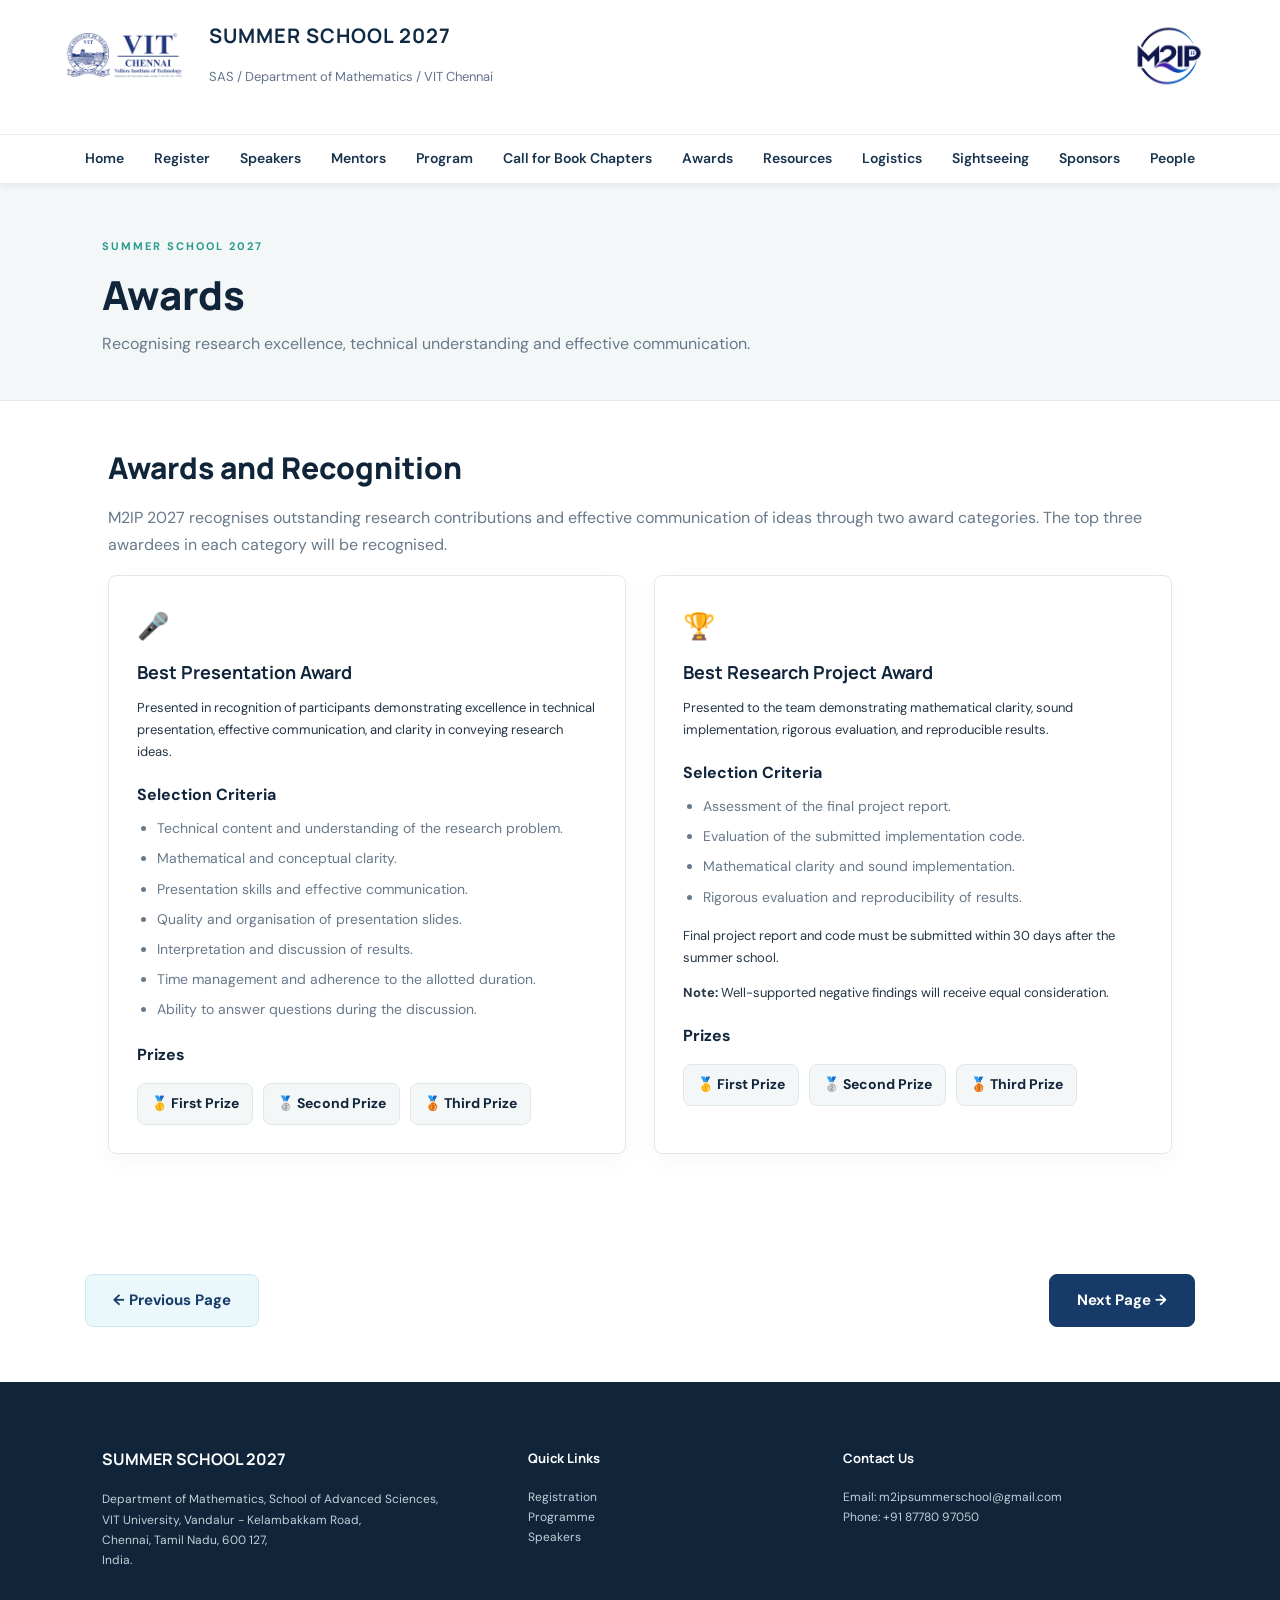
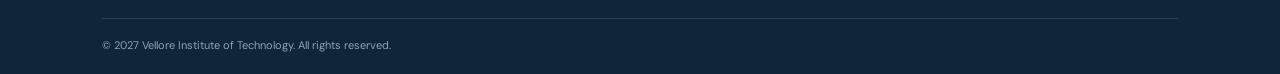
==== commit 422574ef: "Update awards.html" ====
--- a/awards.html
+++ b/awards.html
@@ -257,6 +257,24 @@
 
 
     </main>
+    
+<!-- =====================================
+     PAGE NAVIGATION
+===================================== -->
+
+<div class="page-navigation">
+
+    <a href="modules-previous-page.html"
+       class="page-nav-btn previous-btn">
+        ← Previous Page
+    </a>
+
+    <a href="modules-next-page.html"
+       class="page-nav-btn next-btn">
+        Next Page →
+    </a>
+
+</div>
 
 
     <!-- Footer Section -->
--- a/style.css
+++ b/style.css
@@ -5,12 +5,1221 @@
 @media(max-width:1050px){.site-header{align-items:flex-start}.nav{gap:10px}.nav a{font-size:11px}.hero{padding-top:60px;padding-bottom:60px}}
 @media(max-width:780px){.site-header{align-items:center}.menu-toggle{display:block}.nav{display:none;position:absolute;top:68px;left:0;right:0;background:#fff;padding:18px 25px;box-shadow:0 10px 20px #10243a18;flex-direction:column;align-items:flex-start}.nav.open{display:flex}.hero{grid-template-columns:1fr;padding:55px 26px}.hero-side{display:none}.notice{align-items:flex-start;flex-direction:column;gap:6px}.notice a{margin-left:0}.intro-grid{grid-template-columns:1fr;gap:25px}.cards.three{grid-template-columns:1fr}.section{padding:48px 26px}.series{align-items:flex-start;flex-direction:column}.footer{grid-template-columns:1fr 1fr}.copyright{grid-column:1/-1}.page-title{padding:40px 26px}.page-title h1{font-size:32px}.content-section{padding:35px 22px 55px}.sponsor-grid{grid-template-columns:repeat(2,1fr)}}
 @media(max-width:480px){.brand strong{font-size:12px}.brand small{font-size:10px}.footer{grid-template-columns:1fr}.copyright{grid-column:auto}.hero h1{font-size:38px}.hero-meta{flex-direction:column;gap:8px}}
-/* Brand Logo Container */
+
+
+
+
+
+/* =====================================
+   NEXT AND PREVIOUS PAGE NAVIGATION
+===================================== */
+
+.page-navigation {
+    max-width: 1150px;
+    margin: 45px auto 55px;
+    padding: 0 20px;
+
+    display: flex;
+    justify-content: space-between;
+    align-items: center;
+    gap: 15px;
+}
+
+.page-nav-btn {
+    display: inline-block;
+
+    padding: 13px 27px;
+
+    border-radius: 8px;
+
+    text-decoration: none;
+
+    font-size: 15px;
+    font-weight: 700;
+
+    transition: all 0.3s ease;
+}
+
+
+/* PREVIOUS BUTTON */
+
+.previous-btn {
+    background: #eaf8fc;
+    color: #163b68;
+    border: 1px solid #cceaf5;
+}
+
+.previous-btn:hover {
+    background: #d7f1fa;
+    transform: translateX(-4px);
+}
+
+
+/* NEXT BUTTON */
+
+.next-btn {
+    background: #163b68;
+    color: #ffffff;
+    border: 1px solid #163b68;
+}
+
+.next-btn:hover {
+    background: #55b9e8;
+    border-color: #55b9e8;
+    color: #ffffff;
+    transform: translateX(4px);
+}
+
+
+/* MOBILE */
+
+@media (max-width: 500px) {
+
+    .page-navigation {
+        padding: 0 12px;
+    }
+
+    .page-nav-btn {
+        padding: 11px 15px;
+        font-size: 13px;
+    }
+
+}
+
+
+/* =====================================
+   DAILY SESSION SCHEDULE
+===================================== */
+
+.daily-schedule {
+    margin-top: 65px;
+    padding: 35px 25px;
+
+    background: #f5fbfe;
+
+    border: 1px solid #d5eaf5;
+    border-radius: 16px;
+}
+
+
+/* HEADING */
+
+.schedule-heading {
+    text-align: center;
+    margin-bottom: 35px;
+}
+
+.schedule-eyebrow {
+    color: #55b9e8;
+
+    font-size: 13px;
+    font-weight: 800;
+
+    letter-spacing: 2px;
+}
+
+.schedule-heading h2 {
+    color: #163b68;
+
+    font-size: 29px;
+    font-weight: 800;
+
+    margin: 10px 0;
+}
+
+.schedule-heading p {
+    color: #718096;
+
+    font-size: 15px;
+    line-height: 1.7;
+}
+
+
+/* SCHEDULE CONTAINER */
+
+.schedule-container {
+    max-width: 950px;
+    margin: auto;
+
+    display: flex;
+    flex-direction: column;
+
+    gap: 13px;
+}
+
+
+/* INDIVIDUAL SCHEDULE ITEM */
+
+.schedule-item {
+    display: grid;
+
+    grid-template-columns: 155px 1fr;
+
+    align-items: stretch;
+
+    background: #ffffff;
+
+    border: 1px solid #dceaf2;
+    border-radius: 12px;
+
+    overflow: hidden;
+
+    transition: all 0.3s ease;
+}
+
+
+/* HOVER EFFECT */
+
+.schedule-item:hover {
+    transform: translateX(5px);
+
+    box-shadow: 0 6px 18px rgba(22,59,104,0.09);
+}
+
+
+/* TIME SECTION */
+
+.schedule-time {
+    background: #163b68;
+    color: #ffffff;
+
+    display: flex;
+    flex-direction: column;
+
+    justify-content: center;
+    align-items: center;
+
+    padding: 17px 10px;
+
+    text-align: center;
+}
+
+.schedule-time span {
+    font-size: 17px;
+    font-weight: 800;
+}
+
+.schedule-time small {
+    font-size: 13px;
+    margin-top: 5px;
+
+    color: #cceafa;
+}
+
+
+/* ACTIVITY SECTION */
+
+.schedule-activity {
+    padding: 17px 22px;
+
+    display: flex;
+    flex-direction: column;
+
+    justify-content: center;
+}
+
+.schedule-activity h3 {
+    color: #263d59;
+
+    font-size: 16px;
+    font-weight: 700;
+
+    line-height: 1.5;
+
+    margin: 5px 0 0;
+}
+
+
+/* LABELS */
+
+.schedule-label {
+    color: #55a9d5;
+
+    font-size: 11px;
+    font-weight: 800;
+
+    letter-spacing: 1.3px;
+}
+
+
+/* LECTURE */
+
+.schedule-item.lecture {
+    border-left: 4px solid #163b68;
+}
+
+
+/* BREAK */
+
+.schedule-item.break {
+    border-left: 4px solid #55b9e8;
+}
+
+.schedule-item.break .schedule-time {
+    background: #dff3fb;
+    color: #163b68;
+}
+
+.schedule-item.break .schedule-time small {
+    color: #52748d;
+}
+
+.schedule-item.break .schedule-label {
+    color: #3299c9;
+}
+
+
+/* MENTORING */
+
+.schedule-item.mentoring {
+    border-left: 4px solid #398f9f;
+}
+
+.schedule-item.mentoring .schedule-time {
+    background: #246b7c;
+}
+
+.schedule-item.mentoring .schedule-label {
+    color: #398f9f;
+}
+
+
+/* PROJECT WORK */
+
+.schedule-item.project {
+    border-left: 4px solid #55b9e8;
+}
+
+.schedule-item.project .schedule-label {
+    color: #3299c9;
+}
+
+
+/* RESPONSIVE DESIGN */
+
+@media (max-width: 600px) {
+
+    .daily-schedule {
+        padding: 25px 12px;
+        margin-top: 45px;
+    }
+
+    .schedule-heading h2 {
+        font-size: 24px;
+    }
+
+    .schedule-item {
+        grid-template-columns: 110px 1fr;
+    }
+
+    .schedule-time {
+        padding: 14px 5px;
+    }
+
+    .schedule-time span {
+        font-size: 14px;
+    }
+
+    .schedule-time small {
+        font-size: 12px;
+    }
+
+    .schedule-activity {
+        padding: 13px 12px;
+    }
+
+    .schedule-activity h3 {
+        font-size: 14px;
+    }
+
+    .schedule-label {
+        font-size: 10px;
+    }
+
+}
+
+
+
+
+/* Individual speaker image positioning */
+
+.speaker-card:nth-child(2) .speaker-image {
+    object-position: center 15%;
+}
+
+.speaker-card:nth-child(9) .speaker-image {
+    object-position: center 15%;
+}
+/* =====================================
+   SPEAKERS SECTION
+===================================== */
+
+.speakers-section {
+    width: 100%;
+    padding: 100px 0 100px;
+
+    background: linear-gradient(
+        180deg,
+        #effcff 0%,
+        #d9f7ff 100%
+    );
+}
+
+/* SPEAKER GRID */
+
+.speakers-container {
+    max-width: 1550px;
+    margin: 0 auto;
+    padding: 0 20px;
+
+    display: grid;
+    grid-template-columns: repeat(3, 1fr);
+
+    column-gap: 32px;
+    row-gap: 145px;
+}
+
+/* SPEAKER CARD */
+
+.speaker-card {
+    background: #ffffff;
+    border-radius: 60px;
+
+    text-align: center;
+
+    position: relative;
+
+    padding: 195px 25px 45px;
+
+    min-height: 620px;
+
+    display: flex;
+    flex-direction: column;
+    align-items: center;
+
+    transition: transform 0.3s ease,
+                box-shadow 0.3s ease;
+}
+
+.speaker-card:hover {
+    transform: translateY(-8px);
+
+    box-shadow: 0 15px 35px
+                rgba(20, 65, 100, 0.10);
+}
+
+/* SPEAKER IMAGE */
+
+.speaker-image {
+    width: 245px;
+    height: 245px;
+
+    border-radius: 50%;
+    object-fit: cover;
+
+    position: absolute;
+
+    top: -75px;
+    left: 50%;
+
+    transform: translateX(-50%);
+}
+
+/* SPEAKER NAME */
+
+.speaker-card h2 {
+    font-size: 32px;
+    font-weight: 800;
+
+    color: #10234f;
+
+    line-height: 1.35;
+
+    margin-bottom: 12px;
+}
+
+/* DESIGNATION */
+
+.speaker-card h3 {
+    font-size: 22px;
+    font-weight: 700;
+
+    color: #55b9e8;
+
+    line-height: 1.5;
+
+    margin-bottom: 12px;
+}
+
+/* INSTITUTION */
+
+.speaker-institute {
+    font-size: 16px !important;
+    font-weight: 600 !important;
+
+    color: #52677c !important;
+
+    margin-bottom: 18px !important;
+}
+
+/* SPEAKER DESCRIPTION */
+
+.speaker-card p {
+    font-size: 17px;
+    font-weight: 300;
+
+    color: #7b8492;
+
+    line-height: 1.65;
+
+    margin-bottom: 25px;
+}
+
+/* SOCIAL MEDIA ICONS */
+
+.speaker-social {
+    display: flex;
+
+    justify-content: center;
+    align-items: center;
+
+    gap: 28px;
+
+    margin-top: auto;
+    padding-top: 20px;
+}
+
+.speaker-social a {
+    color: #b5b5b5;
+
+    font-size: 21px;
+
+    text-decoration: none;
+
+    transition: all 0.3s ease;
+}
+
+.speaker-social a:hover {
+    color: #55b9e8;
+
+    transform: translateY(-3px);
+}
+
+
+/* =====================================
+   TABLET RESPONSIVE
+===================================== */
+
+@media (max-width: 1100px) {
+
+    .speakers-container {
+        grid-template-columns: repeat(2, 1fr);
+
+        column-gap: 25px;
+        row-gap: 130px;
+    }
+
+    .speaker-card h2 {
+        font-size: 28px;
+    }
+
+    .speaker-card h3 {
+        font-size: 20px;
+    }
+
+    .speaker-image {
+        width: 210px;
+        height: 210px;
+    }
+
+}
+
+
+/* =====================================
+   MOBILE RESPONSIVE
+===================================== */
+
+@media (max-width: 650px) {
+
+    .speakers-section {
+        padding: 90px 0 70px;
+    }
+
+    .speakers-container {
+        grid-template-columns: 1fr;
+
+        row-gap: 120px;
+
+        padding: 0 15px;
+    }
+
+    .speaker-card {
+        min-height: 570px;
+
+        padding: 165px 22px 40px;
+
+        border-radius: 45px;
+    }
+
+    .speaker-image {
+        width: 200px;
+        height: 200px;
+
+        top: -75px;
+    }
+
+    .speaker-card h2 {
+        font-size: 28px;
+    }
+
+    .speaker-card h3 {
+        font-size: 19px;
+    }
+
+    .speaker-card p {
+        font-size: 16px;
+    }
+
+}
+
+/* =====================================
+   SPEAKERS SECTION
+===================================== */
+
+.speakers-section {
+    width: 100%;
+    padding: 100px 0 80px;
+    background: linear-gradient(
+        180deg,
+        #effcff 0%,
+        #d9f7ff 100%
+    );
+}
+
+/* SPEAKERS GRID */
+
+.speakers-container {
+    max-width: 1550px;
+    margin: 0 auto;
+    padding: 0 20px;
+
+    display: grid;
+    grid-template-columns: repeat(3, 1fr);
+
+    column-gap: 32px;
+    row-gap: 145px;
+}
+
+/* SPEAKER CARD */
+
+.speaker-card {
+    background: #ffffff;
+    border-radius: 60px;
+
+    text-align: center;
+
+    position: relative;
+
+    padding: 195px 25px 45px;
+
+    min-height: 590px;
+
+    display: flex;
+    flex-direction: column;
+    align-items: center;
+
+    transition: transform 0.3s ease,
+                box-shadow 0.3s ease;
+}
+
+.speaker-card:hover {
+    transform: translateY(-8px);
+
+    box-shadow: 0 15px 35px
+                rgba(20, 65, 100, 0.10);
+}
+
+/* SPEAKER IMAGE */
+
+.speaker-image {
+    width: 245px;
+    height: 245px;
+
+    border-radius: 50%;
+    object-fit: cover;
+
+    position: absolute;
+
+    top: -75px;
+    left: 50%;
+
+    transform: translateX(-50%);
+}
+
+/* SPEAKER NAME */
+
+.speaker-card h2 {
+    font-size: 36px;
+    font-weight: 800;
+
+    color: #10234f;
+
+    line-height: 1.35;
+
+    margin-bottom: 15px;
+}
+
+/* SPEAKER DESIGNATION */
+
+.speaker-card h3 {
+    font-size: 24px;
+    font-weight: 700;
+
+    color: #55b9e8;
+
+    line-height: 1.5;
+
+    margin-bottom: 25px;
+}
+
+/* SPEAKER DESCRIPTION */
+
+.speaker-card p {
+    font-size: 19px;
+    font-weight: 300;
+
+    color: #7b8492;
+
+    line-height: 1.6;
+
+    margin-bottom: 35px;
+}
+
+/* SOCIAL MEDIA ICONS */
+
+.speaker-social {
+    display: flex;
+
+    justify-content: center;
+    align-items: center;
+
+    gap: 28px;
+
+    margin-top: auto;
+    padding-top: 20px;
+}
+
+.speaker-social a {
+    color: #b5b5b5;
+
+    font-size: 21px;
+
+    text-decoration: none;
+
+    transition: all 0.3s ease;
+}
+
+.speaker-social a:hover {
+    color: #55b9e8;
+    transform: translateY(-3px);
+}
+
+
+/* =====================================
+   TABLET RESPONSIVE
+===================================== */
+
+@media (max-width: 1100px) {
+
+    .speakers-container {
+        grid-template-columns: repeat(2, 1fr);
+
+        column-gap: 25px;
+        row-gap: 130px;
+    }
+
+    .speaker-card h2 {
+        font-size: 30px;
+    }
+
+    .speaker-card h3 {
+        font-size: 21px;
+    }
+
+    .speaker-image {
+        width: 210px;
+        height: 210px;
+    }
+
+}
+
+
+/* =====================================
+   MOBILE RESPONSIVE
+===================================== */
+
+@media (max-width: 650px) {
+
+    .speakers-section {
+        padding: 90px 0 70px;
+    }
+
+    .speakers-container {
+        grid-template-columns: 1fr;
+
+        row-gap: 120px;
+
+        padding: 0 15px;
+    }
+
+    .speaker-card {
+        min-height: 540px;
+
+        padding: 165px 22px 40px;
+
+        border-radius: 45px;
+    }
+
+    .speaker-image {
+        width: 200px;
+        height: 200px;
+
+        top: -75px;
+    }
+
+    .speaker-card h2 {
+        font-size: 29px;
+    }
+
+    .speaker-card h3 {
+        font-size: 19px;
+    }
+
+    .speaker-card p {
+        font-size: 17px;
+    }
+
+    .speaker-social {
+        gap: 25px;
+    }
+
+}
+
+
+/* SPEAKER CARD HOVER EFFECT */
+
+.speaker-card {
+    background: #ffffff;
+    transition: background 0.4s ease,
+                transform 0.4s ease,
+                box-shadow 0.4s ease;
+}
+
+/* Change background when hovering */
+
+.speaker-card:hover {
+    background: #dff6ff;
+
+    transform: translateY(-8px);
+
+    box-shadow: 0 12px 30px rgba(0, 80, 130, 0.15);
+}
+
+/* Smooth image transition */
+
+.speaker-image {
+    transition: transform 0.4s ease;
+}
+
+.speaker-card:hover .speaker-image {
+    transform: translateX(-50%) scale(1.04);
+}
+
+/* Social icons hover */
+
+.speaker-social a {
+    transition: color 0.3s ease;
+}
+
+.speaker-card:hover .speaker-social a {
+    color: #399bcf;
+}
+
+
+/* =========================================
+   SDG LOGOS - UNIFORM SIZE
+========================================= */
+
+.sdg-card {
+    display: flex;
+    align-items: center;
+    justify-content: center;
+}
+
+.sdg-logo-grid {
+    display: grid;
+    grid-template-columns: repeat(4, 100px);
+    justify-content: center;
+    align-items: center;
+    gap: 15px;
+    width: 100%;
+}
+
+.sdg-logo-grid img {
+    width: 100px;
+    height: 100px;
+    object-fit: contain;
+    display: block;
+}
+
+/* Tablet */
+@media (max-width: 900px) {
+    .sdg-logo-grid {
+        grid-template-columns: repeat(4, 85px);
+        gap: 12px;
+    }
+
+    .sdg-logo-grid img {
+        width: 85px;
+        height: 85px;
+    }
+}
+
+/* Mobile */
+@media (max-width: 600px) {
+    .sdg-logo-grid {
+        grid-template-columns: repeat(3, 75px);
+        gap: 12px;
+    }
+
+    .sdg-logo-grid img {
+        width: 75px;
+        height: 75px;
+    }
+}
 /* ========================================
    HEADER SECTION
 ======================================== */
 
-
+/* =========================================
+   BOOK CHAPTER HERO WITH CRC PRESS LOGO
+========================================= */
+
+.bookchapter-hero {
+
+    position: relative;
+
+    background: linear-gradient(
+        135deg,
+        #123d73,
+        #1c5b9e,
+        #287bb4
+    );
+
+    color: #ffffff;
+
+    padding: 55px 45px;
+
+    margin: 30px 0 50px;
+
+    border-radius: 12px;
+
+    overflow: hidden;
+}
+
+
+/* Hero Layout */
+
+.bookchapter-hero-layout {
+
+    position: relative;
+    z-index: 1;
+
+    display: grid;
+
+    grid-template-columns: 300px 1fr;
+
+    align-items: center;
+
+    gap: 45px;
+
+    max-width: 1250px;
+
+    margin: 0 auto;
+
+}
+
+/* =========================================
+   CRC PRESS LOGO
+========================================= */
+
+.bookchapter-logo-container {
+
+    display: flex;
+
+    align-items: center;
+    justify-content: center;
+
+}
+
+
+.crc-logo-panel {
+
+    width: 100%;
+
+    background: #ffffff;
+
+    padding: 25px;
+
+    border-radius: 12px;
+
+    display: flex;
+
+    align-items: center;
+    justify-content: center;
+
+    box-shadow: 0 10px 30px rgba(0, 0, 0, 0.15);
+
+}
+
+
+.crc-press-logo {
+
+    display: block;
+
+    width: 100%;
+
+    max-width: 280px;
+
+    height: auto;
+
+    object-fit: contain;
+
+}
+
+
+
+/* =========================================
+   HERO CONTENT
+========================================= */
+
+.bookchapter-hero-content {
+
+    max-width: 850px;
+
+    margin: 0 auto;
+
+    text-align: center;
+
+}
+
+
+/* Eyebrow */
+
+.bookchapter-hero .eyebrow {
+
+    color: #c6e2ff;
+
+    letter-spacing: 2px;
+
+    font-size: 13px;
+
+    font-weight: 700;
+
+    margin-bottom: 18px;
+
+}
+
+
+/* Main Title */
+
+.bookchapter-hero h1 {
+
+    color: #ffffff;
+
+    font-size: clamp(34px, 4vw, 48px);
+
+    line-height: 1.2;
+
+    margin: 0 0 25px;
+
+}
+
+
+/* Subtitle */
+
+.bookchapter-hero h2 {
+
+    color: #ffffff;
+
+    font-size: clamp(25px, 3vw, 36px);
+
+    line-height: 1.4;
+
+    margin-bottom: 22px;
+
+}
+
+
+/* Tagline */
+
+.bookchapter-tagline {
+
+    color: #f4d68a;
+
+    font-size: 19px;
+
+    font-weight: 600;
+
+    line-height: 1.7;
+
+    margin: 0 auto 25px;
+
+}
+
+
+/* Introductory Content */
+
+.bookchapter-intro {
+
+    color: #f1f6fc;
+
+    font-size: 16px;
+
+    line-height: 1.9;
+
+    max-width: 800px;
+
+    margin: 0 auto;
+
+}
+
+
+/* =========================================
+   RESPONSIVE DESIGN
+========================================= */
+
+@media (max-width: 900px) {
+
+    .bookchapter-hero-layout {
+
+        grid-template-columns: 240px 1fr;
+
+        gap: 30px;
+
+    }
+
+    .crc-logo-panel {
+
+        padding: 20px;
+
+    }
+
+}
+
+
+@media (max-width: 768px) {
+
+    .bookchapter-hero {
+
+        padding: 40px 25px;
+
+    }
+
+    .bookchapter-hero-layout {
+
+        grid-template-columns: 1fr;
+
+        gap: 30px;
+
+    }
+
+    .bookchapter-logo-container {
+
+        max-width: 300px;
+
+        margin: 0 auto;
+
+    }
+
+    .crc-logo-panel {
+
+        padding: 25px;
+
+    }
+
+    .bookchapter-hero-content {
+
+        text-align: center;
+
+    }
+
+    .bookchapter-hero h1 {
+
+        font-size: 32px;
+
+    }
+
+    .bookchapter-hero h2 {
+
+        font-size: 25px;
+
+    }
+
+    .bookchapter-tagline {
+
+        font-size: 17px;
+
+    }
+
+    .bookchapter-intro {
+
+        font-size: 15px;
+
+    }
+
+}
+
+
+@media (max-width: 480px) {
+
+    .bookchapter-hero {
+
+        padding: 30px 20px;
+
+    }
+
+    .bookchapter-logo-container {
+
+        max-width: 240px;
+
+    }
+
+    .crc-logo-panel {
+
+        padding: 18px;
+
+    }
+
+    .bookchapter-hero h1 {
+
+        font-size: 29px;
+
+    }
+
+    .bookchapter-hero h2 {
+
+        font-size: 23px;
+
+    }
+
+    .bookchapter-tagline {
+
+        font-size: 16px;
+
+    }
+
+}
 /* =========================================
    CALL FOR BOOK CHAPTERS
    M2IP SUMMER SCHOOL 2027
@@ -2839,3 +4048,76 @@
 
 }
 
+/* SDG Card */
+.sdg-card {
+    display: flex;
+    flex-direction: column;
+    align-items: center;
+    text-align: center;
+}
+
+.sdg-card .card-icon {
+    margin-bottom: 15px;
+}
+
+.sdg-card h3 {
+    margin-bottom: 20px;
+}
+
+/* SDG Logo Grid */
+.sdg-logo-grid {
+    display: grid;
+    grid-template-columns: repeat(4, minmax(0, 1fr));
+    gap: 12px;
+    width: 100%;
+    max-width: 320px;
+    margin: 0 auto;
+    justify-items: center;
+    align-items: center;
+}
+
+.sdg-logo-grid img {
+    display: block;
+    width: 100%;
+    max-width: 65px;
+    aspect-ratio: 1 / 1;
+    object-fit: contain;
+    border-radius: 4px;
+}
+
+/* Centre the last three logos */
+.sdg-logo-grid img:nth-child(5) {
+    grid-column: 1 / 2;
+}
+
+.sdg-logo-grid img:nth-child(6) {
+    grid-column: 2 / 3;
+}
+
+.sdg-logo-grid img:nth-child(7) {
+    grid-column: 3 / 4;
+}
+
+/* Tablet */
+@media (max-width: 800px) {
+    .sdg-logo-grid {
+        max-width: 300px;
+        gap: 10px;
+    }
+
+    .sdg-logo-grid img {
+        max-width: 60px;
+    }
+}
+
+/* Mobile */
+@media (max-width: 540px) {
+    .sdg-logo-grid {
+        max-width: 280px;
+        gap: 8px;
+    }
+
+    .sdg-logo-grid img {
+        max-width: 55px;
+    }
+}
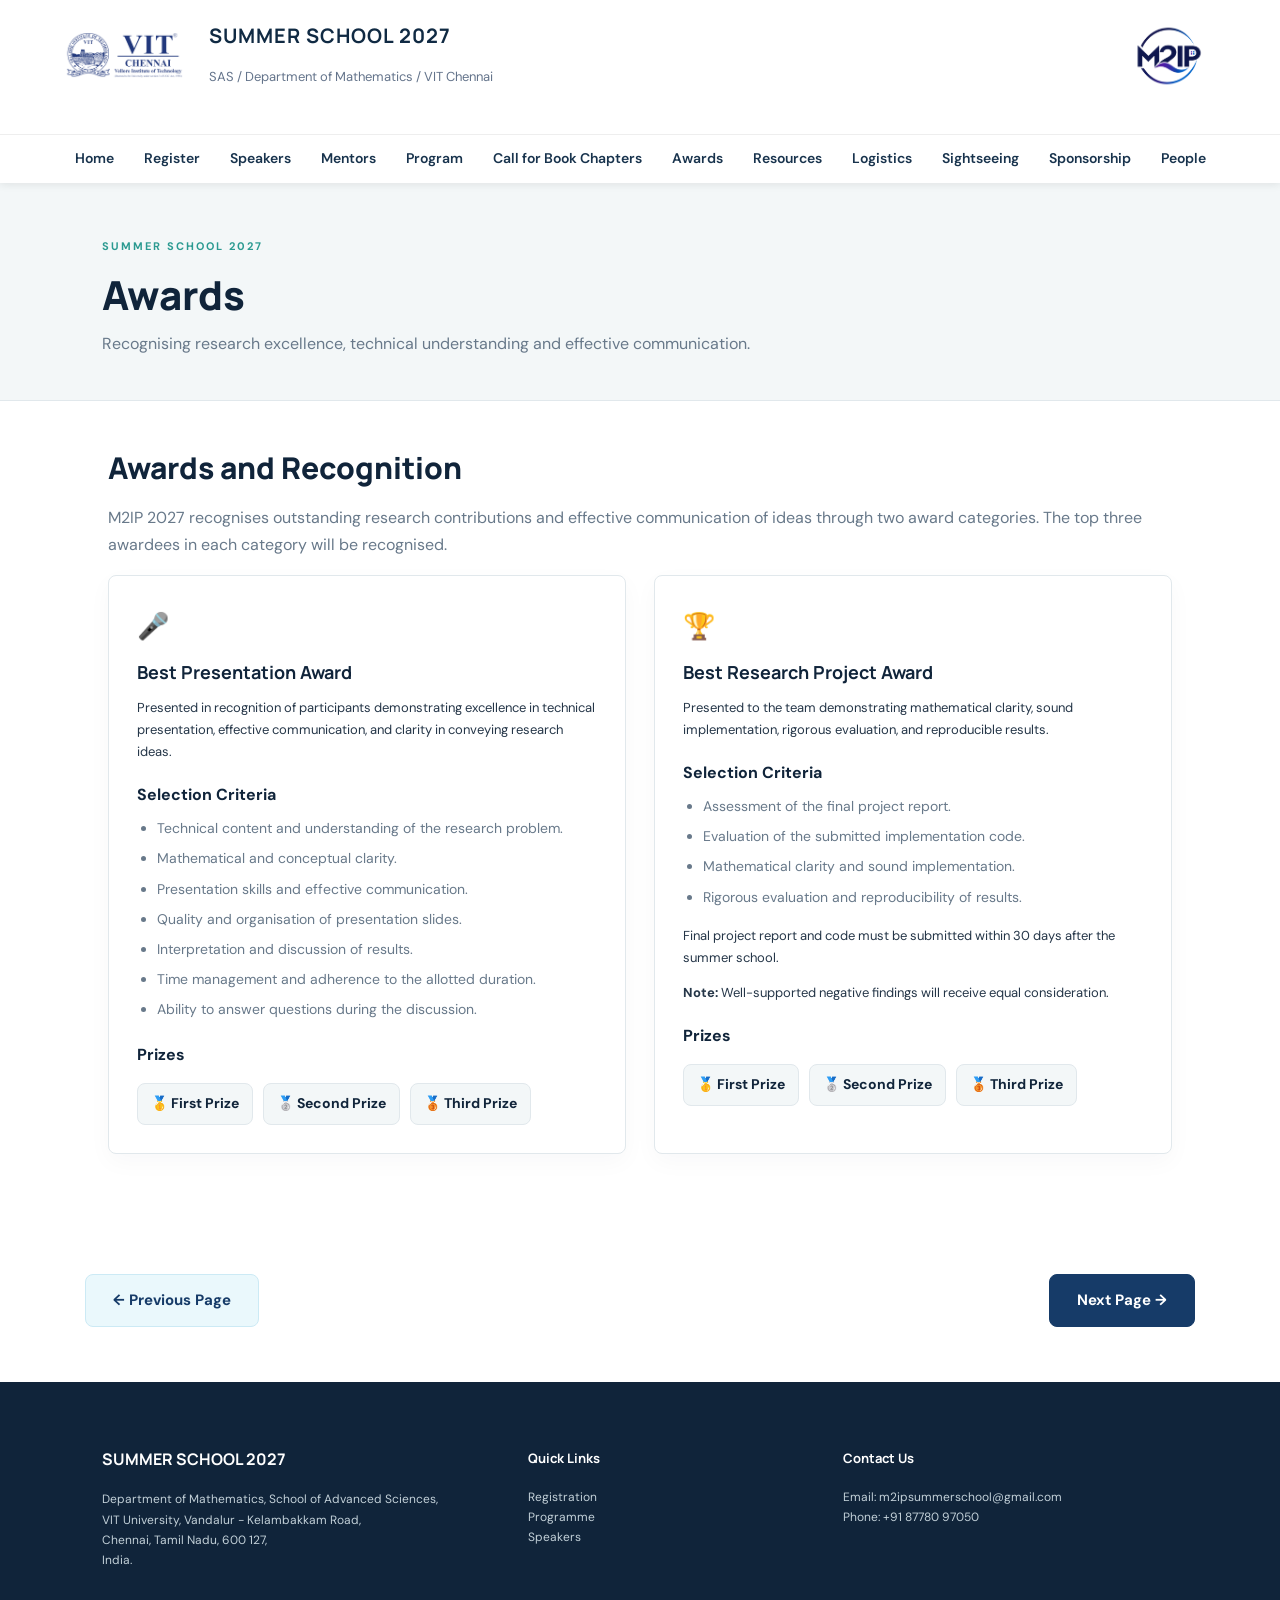
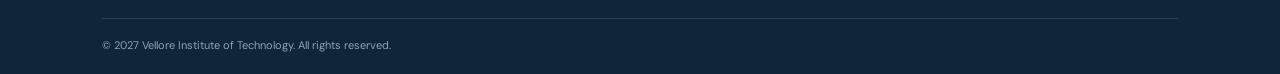
==== commit 36829ec4: "Update awards.html" ====
--- a/awards.html
+++ b/awards.html
@@ -69,7 +69,7 @@
             <a href="resources.html">Resources</a>
             <a href="logistics.html">Logistics</a>
             <a href="sightseeing.html">Sightseeing</a>
-            <a href="sponsors.html">Sponsors</a>
+            <a href="sponsors.html">Sponsorship</a>
             <a href="people.html">People</a>
 
         </nav>
